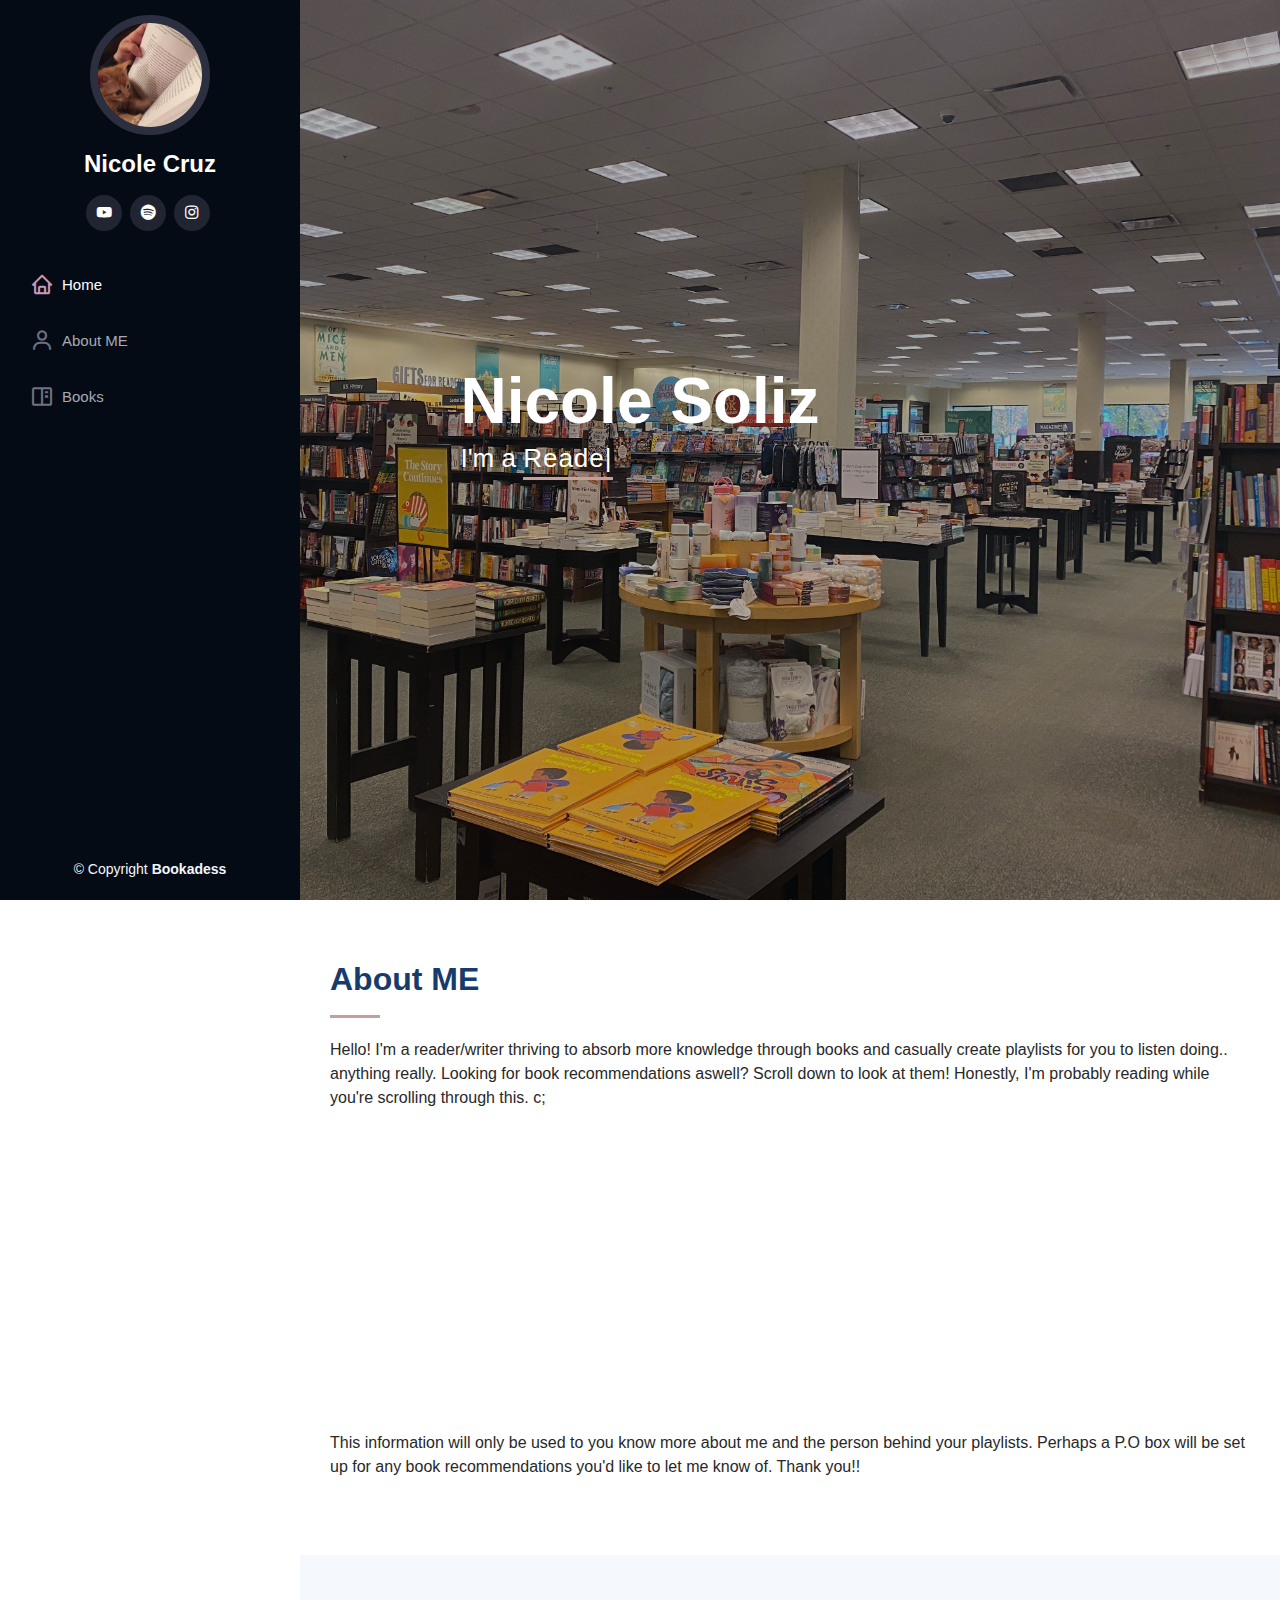
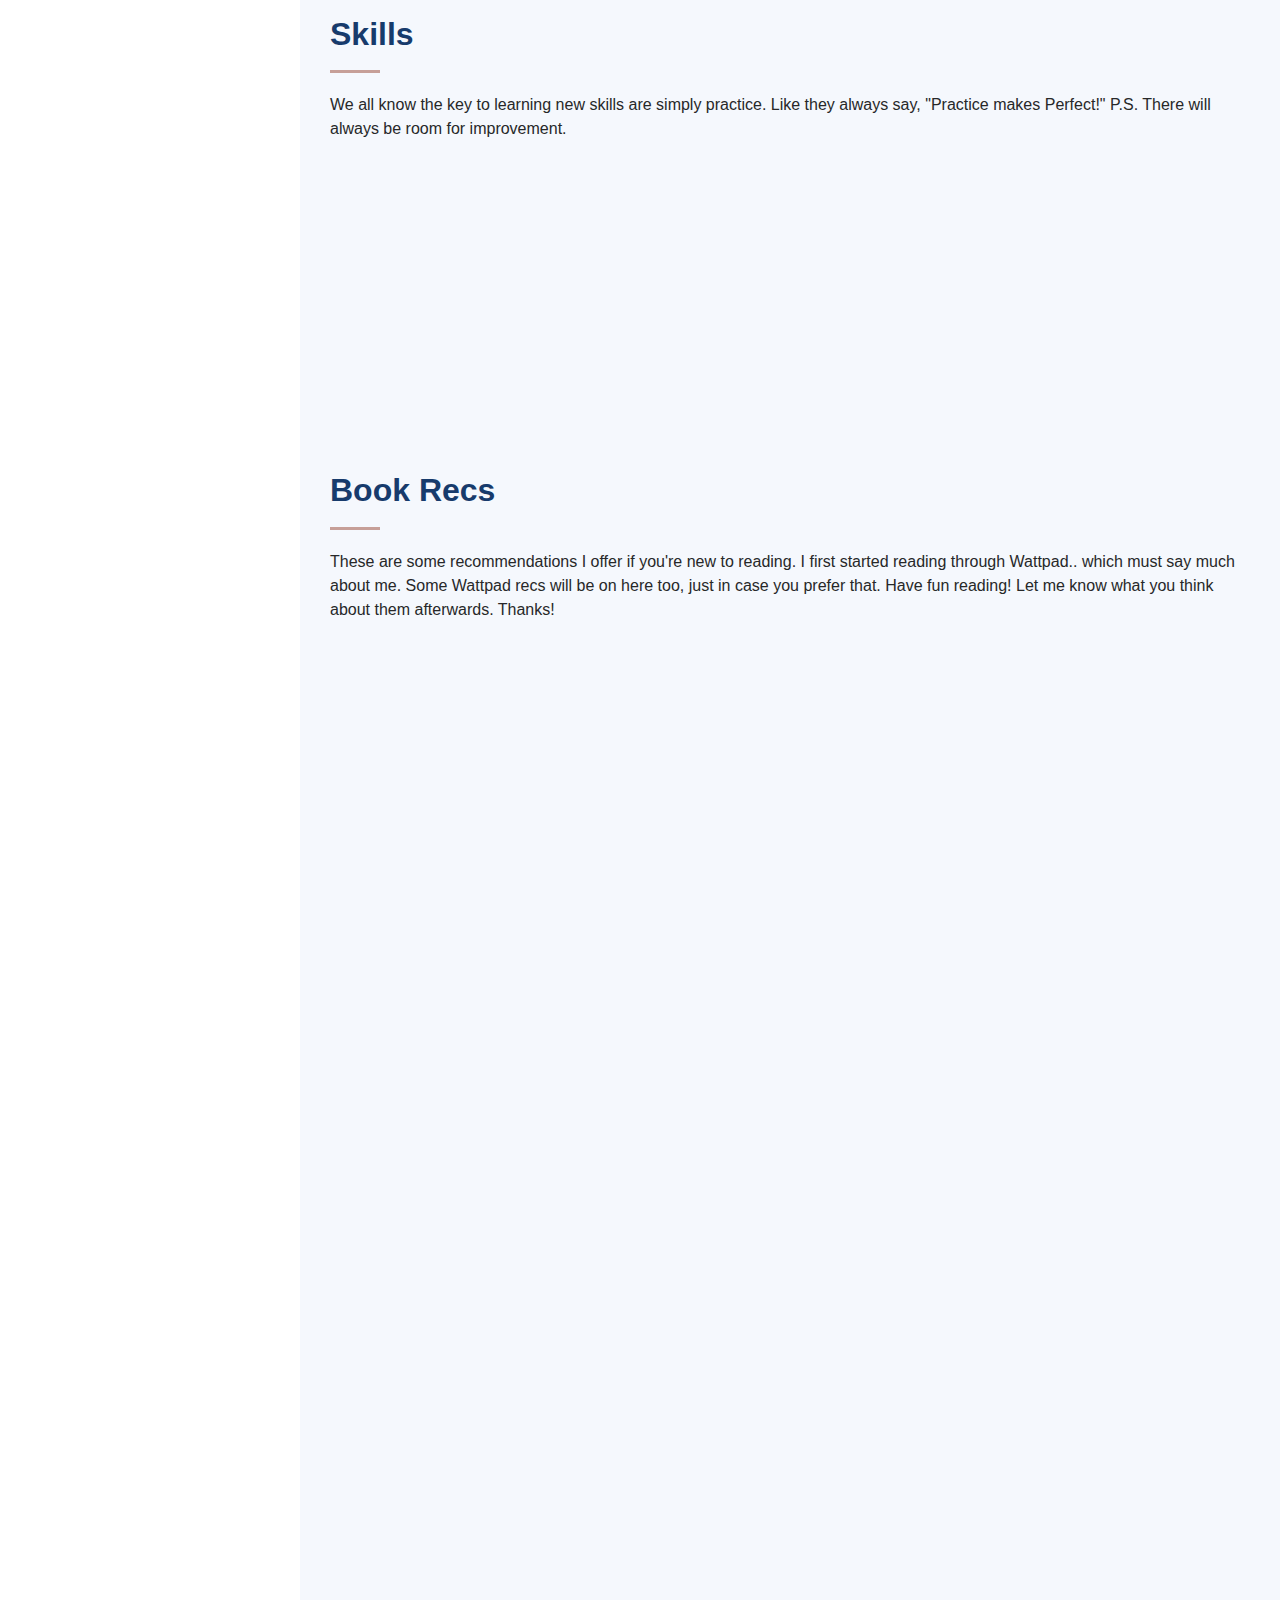
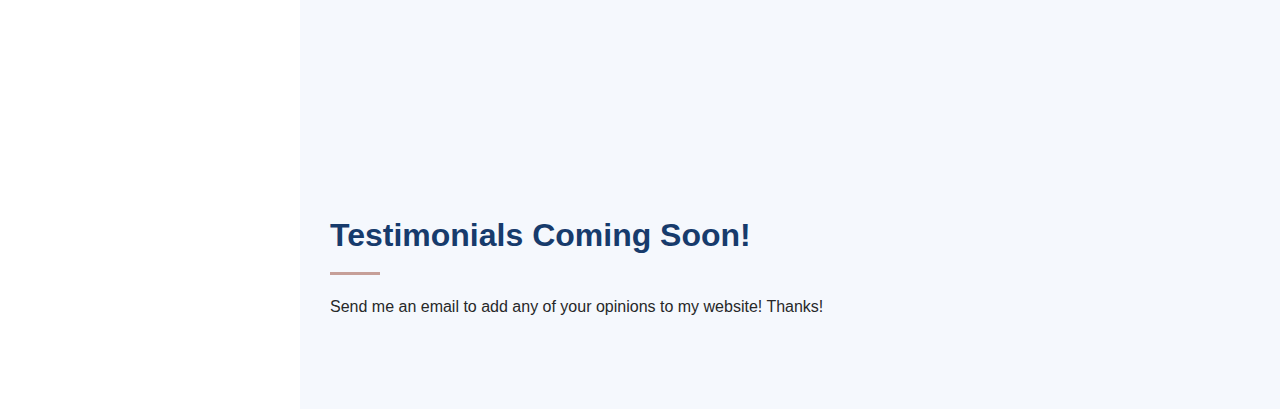
==== index.html @ bc709baa "fix add books" ====
<!DOCTYPE html>
<html lang="en">

<head>
  <meta charset="utf-8">
  <meta content="width=device-width, initial-scale=1.0" name="viewport">
  <meta name="google-site-verification" content="67JU81rGHipimf-djodeZlOUXn3Rfl6xYUR8kYVuOyI" />
  <title>Bookadess</title>

  <!-- Favicons -->
  <link href="assets/img/favicon.gif" rel="icon">
  <link href="assets/img/apple-touch-icon.png" rel="apple-touch-icon">

  <!-- Vendor CSS Files -->
  <link href="assets/vendor/aos/aos.css" rel="stylesheet">
  <link href="assets/vendor/bootstrap/css/bootstrap.min.css" rel="stylesheet">
  <link href="assets/vendor/bootstrap-icons/bootstrap-icons.css" rel="stylesheet">
  <link href="assets/vendor/boxicons/css/boxicons.min.css" rel="stylesheet">
  <link href="assets/vendor/glightbox/css/glightbox.min.css" rel="stylesheet">
  <link href="assets/vendor/swiper/swiper-bundle.min.css" rel="stylesheet">

  <!-- Template Main CSS File -->
  <link href="assets/css/style.css" rel="stylesheet">
</head>

<body>

  <!-- mobile nav button -->
  <i class="bi bi-list mobile-nav-toggle d-xl-none"></i>

  <!-- =haeder -->
  <header id="header">
    <div class="d-flex flex-column">

      <div class="profile">
        <img src="assets/img/profile-img.jpg" alt="" class="img-fluid rounded-circle">
        <h1 class="text-light"><a href="index.html">Nicole Cruz</a></h1>
        <div class="social-links mt-3 text-center">
          <a href="https://www.youtube.com/channel/UC3JVO7JhWs1yJfHAhcQpnMQ" class="youtube"><i class="bx bxl-youtube"></i></a>
          <a href="https://open.spotify.com/user/31wccxl7gsdshdnryn2cttbgxsqe" class="spotify"><i class="bx bxl-spotify"></i></a>
          <a href="https://www.instagram.com/carrot_lo1/" class="instagram"><i class="bx bxl-instagram"></i></a>
        </div>
      </div>

      <nav id="navbar" class="nav-menu navbar">
        <ul>
          <li><a href="#hero" class="nav-link scrollto active"><i class="bx bx-home"></i> <span>Home</span></a></li>
          <li><a href="#about" class="nav-link scrollto"><i class="bx bx-user"></i> <span>About ME</span></a></li>
          <li><a href="#portfolio" class="nav-link scrollto"><i class="bx bx-book-content"></i> <span>Books</span></a></li>
        </ul>
      </nav><!-- .nav-menu -->
    </div>
  </header><!-- end header -->

  <!-- hero -->
  <section id="hero" class="d-flex flex-column justify-content-center align-items-center">
    <div class="hero-container" data-aos="fade-in">
      <h1>Nicole Soliz</h1>
      <p>I'm a <span class="typed" data-typed-items="Reader, Writer, Youtuber, Friend"></span></p>
    </div>
  </section><!-- end hero -->

  <main id="main">

    <!-- about -->
    <section id="about" class="about">
      <div class="container">

        <div class="section-title">
          <h2>About ME</h2>
          <p>Hello! I'm a reader/writer thriving to absorb more knowledge through books and casually create playlists for you to listen doing.. anything really.
             Looking for book recommendations aswell? Scroll down to look at them! Honestly, I'm probably reading while you're scrolling through this. c;</p>
        </div>

        <div class="row">
          <div class="col-lg-4" data-aos="fade-right">
            <img src="assets/img/profile-img.jpg" class="img-fluid" alt="">
          </div>
          <div class="col-lg-8 pt-4 pt-lg-0 content" data-aos="fade-left">
            <h3>Writer &amp; Web Developer.</h3>
            <p class="fst-italic">
              Practicing my writing along with coding skills. (I haven't coded in 2 years)
            </p>
              <div class="col-lg-6">
                <ul>
                  
                  <li><i class="bi bi-chevron-right"></i> <strong>P.O Box:</strong> <span>Pending</span></li>
                  <li><i class="bi bi-chevron-right"></i> <strong>Email:</strong> <span>BookadessOfficial@gmail.com</span></li>
                  <li><i class="bi bi-chevron-right"></i> <strong>Freelance:</strong> <span>Available</span></li>
                </ul>
              </div>
            </div>
            <p>
              This information will only be used to you know more about me and the person behind your playlists. Perhaps a P.O box will be set up for any book 
              recommendations you'd like to let me know of. Thank you!! 
            </p>
          </div>
        </div>

      </div>
    </section><!-- End About Section -->

    <!-- ======= Skills Section ======= -->
    <section id="skills" class="skills section-bg">
      <div class="container">

        <div class="section-title">
          <h2>Skills</h2>
          <p>We all know the key to learning new skills are simply practice. Like they always say, "Practice makes Perfect!" P.S. There
            will always be room for improvement. 
          </p>
        </div>

        <div class="row skills-content">

          <div class="col-lg-6" data-aos="fade-up">

            <div class="progress">
              <span class="skill">Being a friend <i class="val">∞%</i></span>
              <div class="progress-bar-wrap">
                <div class="progress-bar" role="progressbar" aria-valuenow="100" aria-valuemin="0" aria-valuemax="100"></div>
              </div>
            </div>

            <div class="progress">
              <span class="skill">Reading <i class="val">80%</i></span>
              <div class="progress-bar-wrap">
                <div class="progress-bar" role="progressbar" aria-valuenow="80" aria-valuemin="0" aria-valuemax="100"></div>
              </div>
            </div>

            <div class="progress">
              <span class="skill">Writing <i class="val">60%</i></span>
              <div class="progress-bar-wrap">
                <div class="progress-bar" role="progressbar" aria-valuenow="60" aria-valuemin="0" aria-valuemax="100"></div>
              </div>
            </div>

          </div>

          <div class="col-lg-6" data-aos="fade-up" data-aos-delay="100">

            <div class="progress">
              <span class="skill">Listening <i class="val">65%</i></span>
              <div class="progress-bar-wrap">
                <div class="progress-bar" role="progressbar" aria-valuenow="65" aria-valuemin="0" aria-valuemax="100"></div>
              </div>
            </div>

            <div class="progress">
              <span class="skill">Music <i class="val">90%</i></span>
              <div class="progress-bar-wrap">
                <div class="progress-bar" role="progressbar" aria-valuenow="90" aria-valuemin="0" aria-valuemax="100"></div>
              </div>
            </div>

            <div class="progress">
              <span class="skill">Coding <i class="val">55%</i></span>
              <div class="progress-bar-wrap">
                <div class="progress-bar" role="progressbar" aria-valuenow="55" aria-valuemin="0" aria-valuemax="100"></div>
              </div>
            </div>

          </div>

        </div>

      </div>
    </section><!-- End Skills Section -->

  

    <!-- ======= Portfolio Section ======= -->
    <section id="portfolio" class="portfolio section-bg">
      <div class="container">

        <div class="section-title">
          <h2>Book Recs</h2>
          <p>These are some recommendations I offer if you're new to reading. I first started reading through 
            Wattpad.. which must say much about me. Some Wattpad recs will be on here too, just in case you prefer
          that. Have fun reading! Let me know what you think about them afterwards. Thanks!</p>
        </div>

        <div class="row" data-aos="fade-up">
          <div class="col-lg-12 d-flex justify-content-center">
            <ul id="portfolio-flters">
              <li data-filter="*" class="filter-active">All</li>
              <li data-filter=".filter-app">Wattpad</li>
              <li data-filter=".filter-web">Coming Soon!!</li>
            </ul>
          </div>
        </div>

        <div class="row portfolio-container" data-aos="fade-up" data-aos-delay="100">

          <div class="col-lg-4 col-md-6 portfolio-item filter-app">
            <div class="portfolio-wrap">
              <img src="assets/img/portfolio/portfolio-1-TriHap.jpg" class="img-fluid" alt="">
              <div class="portfolio-links">
                <a href="assets/img/portfolio/portfolio-1-TriHap.jpg" data-gallery="portfolioGallery" class="portfolio-lightbox" title="BULLET TRAIN FANFIC"><i class="bx bx-plus"></i></a>
                <a href="portfolio-details1.html" title="More Details"><i class="bx bx-link"></i></a>
              </div>
            </div>
          </div>


          <div class="col-lg-4 col-md-6 portfolio-item filter-app">
            <div class="portfolio-wrap">
              <img src="assets/img/portfolio/jamespotter.jpg" class="img-fluid" alt="">
              <div class="portfolio-links">
                <a href="assets/img/portfolio/jamespotter.jpg" data-gallery="portfolioGallery" class="portfolio-lightbox" title="HARRY POTTER FANFIC"><i class="bx bx-plus"></i></a>
                <a href="portfolio-details2.html" title="More Details"><i class="bx bx-link"></i></a>
              </div>
            </div>
          </div>

  


          <div class="col-lg-4 col-md-6 portfolio-item filter-app">
            <div class="portfolio-wrap">
              <img src="assets/img/portfolio/mommy.jpg" class="img-fluid" alt="">
              <div class="portfolio-links">
                <a href="assets/img/portfolio/mommy.jpg" data-gallery="portfolioGallery" class="portfolio-lightbox" title="MOMMY SEQUAL"><i class="bx bx-plus"></i></a>
                <a href="portfolio-details3.html" title="More Details"><i class="bx bx-link"></i></a>
              </div>
            </div>
          </div>

       
          <div class="col-lg-4 col-md-6 portfolio-item filter-app">
            <div class="portfolio-wrap">
              <img src="assets/img/portfolio/daddy.jpg" class="img-fluid" alt="">
              <div class="portfolio-links">
                <a href="assets/img/portfolio/daddy.jpg" data-gallery="portfolioGallery" class="portfolio-lightbox" title="DADDY SEQUAL"><i class="bx bx-plus"></i></a>
                <a href="portfolio-details4.html" title="More Details"><i class="bx bx-link"></i></a>
              </div>
            </div>
          </div>

          <div class="col-lg-4 col-md-6 portfolio-item filter-app">
            <div class="portfolio-wrap">
              <img src="assets/img/portfolio/luka.jpg" class="img-fluid" alt="">
              <div class="portfolio-links">
                <a href="assets/img/portfolio/luka.jpg" data-gallery="portfolioGallery" class="portfolio-lightbox" title="LOVING BLUE"><i class="bx bx-plus"></i></a>
                <a href="portfolio-details5.html" title="More Details"><i class="bx bx-link"></i></a>
              </div>
            </div>
          </div>

          <div class="col-lg-4 col-md-6 portfolio-item filter-app">
            <div class="portfolio-wrap">
              <img src="assets/img/portfolio/masked.jpg" class="img-fluid" alt="">
              <div class="portfolio-links">
                <a href="assets/img/portfolio/masked.jpg" data-gallery="portfolioGallery" class="portfolio-lightbox" title="MASKED"><i class="bx bx-plus"></i></a>
                <a href="portfolio-details6.html" title="More Details"><i class="bx bx-link"></i></a>
              </div>
            </div>
          </div>


        </div>

      </div>
    </section><!-- End Portfolio Section -->

   

    <!-- ======= Testimonials Section ======= -->
    <section id="testimonials" class="testimonials section-bg">
      <div class="container">

        <div class="section-title">
          <h2>Testimonials Coming Soon!</h2>
          <p>Send me an email to add any of your opinions to my website! Thanks! </p>
        </div>

        <div class="testimonials-slider swiper" data-aos="fade-up" data-aos-delay="100">
          <div class="swiper-wrapper">

            <div class="swiper-slide">
              <div class="testimonial-item" data-aos="fade-up">
                <p>
                  <i class="bx bxs-quote-alt-left quote-icon-left"></i>
                  Proin iaculis purus consequat sem cure digni ssim donec porttitora entum suscipit rhoncus. Accusantium quam, ultricies eget id, aliquam eget nibh et. Maecen aliquam, risus at semper.
                  <i class="bx bxs-quote-alt-right quote-icon-right"></i>
                </p>
                <img src="assets/img/testimonials/testimonials-1.jpg" class="testimonial-img" alt="">
                <h3>Saul Goodman</h3>
                <h4>Ceo &amp; Founder</h4>
              </div>
            </div><!-- End testimonial item -->

            <div class="swiper-slide">
              <div class="testimonial-item" data-aos="fade-up" data-aos-delay="100">
                <p>
                  <i class="bx bxs-quote-alt-left quote-icon-left"></i>
                  Export tempor illum tamen malis malis eram quae irure esse labore quem cillum quid cillum eram malis quorum velit fore eram velit sunt aliqua noster fugiat irure amet legam anim culpa.
                  <i class="bx bxs-quote-alt-right quote-icon-right"></i>
                </p>
                <img src="assets/img/testimonials/testimonials-2.jpg" class="testimonial-img" alt="">
                <h3>Sara Wilsson</h3>
                <h4>Designer</h4>
              </div>
            </div><!-- End testimonial item -->

            <div class="swiper-slide">
              <div class="testimonial-item" data-aos="fade-up" data-aos-delay="200">
                <p>
                  <i class="bx bxs-quote-alt-left quote-icon-left"></i>
                  Enim nisi quem export duis labore cillum quae magna enim sint quorum nulla quem veniam duis minim tempor labore quem eram duis noster aute amet eram fore quis sint minim.
                  <i class="bx bxs-quote-alt-right quote-icon-right"></i>
                </p>
                <img src="assets/img/testimonials/testimonials-3.jpg" class="testimonial-img" alt="">
                <h3>Jena Karlis</h3>
                <h4>Store Owner</h4>
              </div>
            </div><!-- End testimonial item -->

            <div class="swiper-slide">
              <div class="testimonial-item" data-aos="fade-up" data-aos-delay="300">
                <p>
                  <i class="bx bxs-quote-alt-left quote-icon-left"></i>
                  Fugiat enim eram quae cillum dolore dolor amet nulla culpa multos export minim fugiat minim velit minim dolor enim duis veniam ipsum anim magna sunt elit fore quem dolore labore illum veniam.
                  <i class="bx bxs-quote-alt-right quote-icon-right"></i>
                </p>
                <img src="assets/img/testimonials/testimonials-4.jpg" class="testimonial-img" alt="">
                <h3>Matt Brandon</h3>
                <h4>Freelancer</h4>
              </div>
            </div><!-- End testimonial item -->

            <div class="swiper-slide">
              <div class="testimonial-item" data-aos="fade-up" data-aos-delay="400">
                <p>
                  <i class="bx bxs-quote-alt-left quote-icon-left"></i>
                  Quis quorum aliqua sint quem legam fore sunt eram irure aliqua veniam tempor noster veniam enim culpa labore duis sunt culpa nulla illum cillum fugiat legam esse veniam culpa fore nisi cillum quid.
                  <i class="bx bxs-quote-alt-right quote-icon-right"></i>
                </p>
                <img src="assets/img/testimonials/testimonials-5.jpg" class="testimonial-img" alt="">
                <h3>John Larson</h3>
                <h4>Entrepreneur</h4>
              </div>
            </div><!-- End testimonial item -->

          </div>
          <div class="swiper-pagination"></div>
        </div>

      </div>
    </section><!-- End Testimonials Section -->


  </main><!-- End #main -->

  <!-- ======= Footer ======= -->
  <footer id="footer">
    <div class="container">
      <div class="copyright">
        &copy; Copyright <strong><span>Bookadess</span></strong>
      </div>
      <div class="credits">
        <!-- All the links in the footer should remain intact. -->
        <!-- You can delete the links only if you purchased the pro version. -->
        <!-- Licensing information: https://bootstrapmade.com/license/ -->
        <!-- Purchase the pro version with working PHP/AJAX contact form: https://bootstrapmade.com/iportfolio-bootstrap-portfolio-websites-template/ -->
        
      </div>
    </div>
  </footer><!-- End  Footer -->

  <a href="#" class="back-to-top d-flex align-items-center justify-content-center"><i class="bi bi-arrow-up-short"></i></a>

  <!-- Vendor JS Files -->
  <script src="assets/vendor/purecounter/purecounter_vanilla.js"></script>
  <script src="assets/vendor/aos/aos.js"></script>
  <script src="assets/vendor/bootstrap/js/bootstrap.bundle.min.js"></script>
  <script src="assets/vendor/glightbox/js/glightbox.min.js"></script>
  <script src="assets/vendor/isotope-layout/isotope.pkgd.min.js"></script>
  <script src="assets/vendor/swiper/swiper-bundle.min.js"></script>
  <script src="assets/vendor/typed.js/typed.umd.js"></script>
  <script src="assets/vendor/waypoints/noframework.waypoints.js"></script>
  <script src="assets/vendor/php-email-form/validate.js"></script>

  <!-- Template Main JS File -->
  <script src="assets/js/main.js"></script>

</body>

</html>
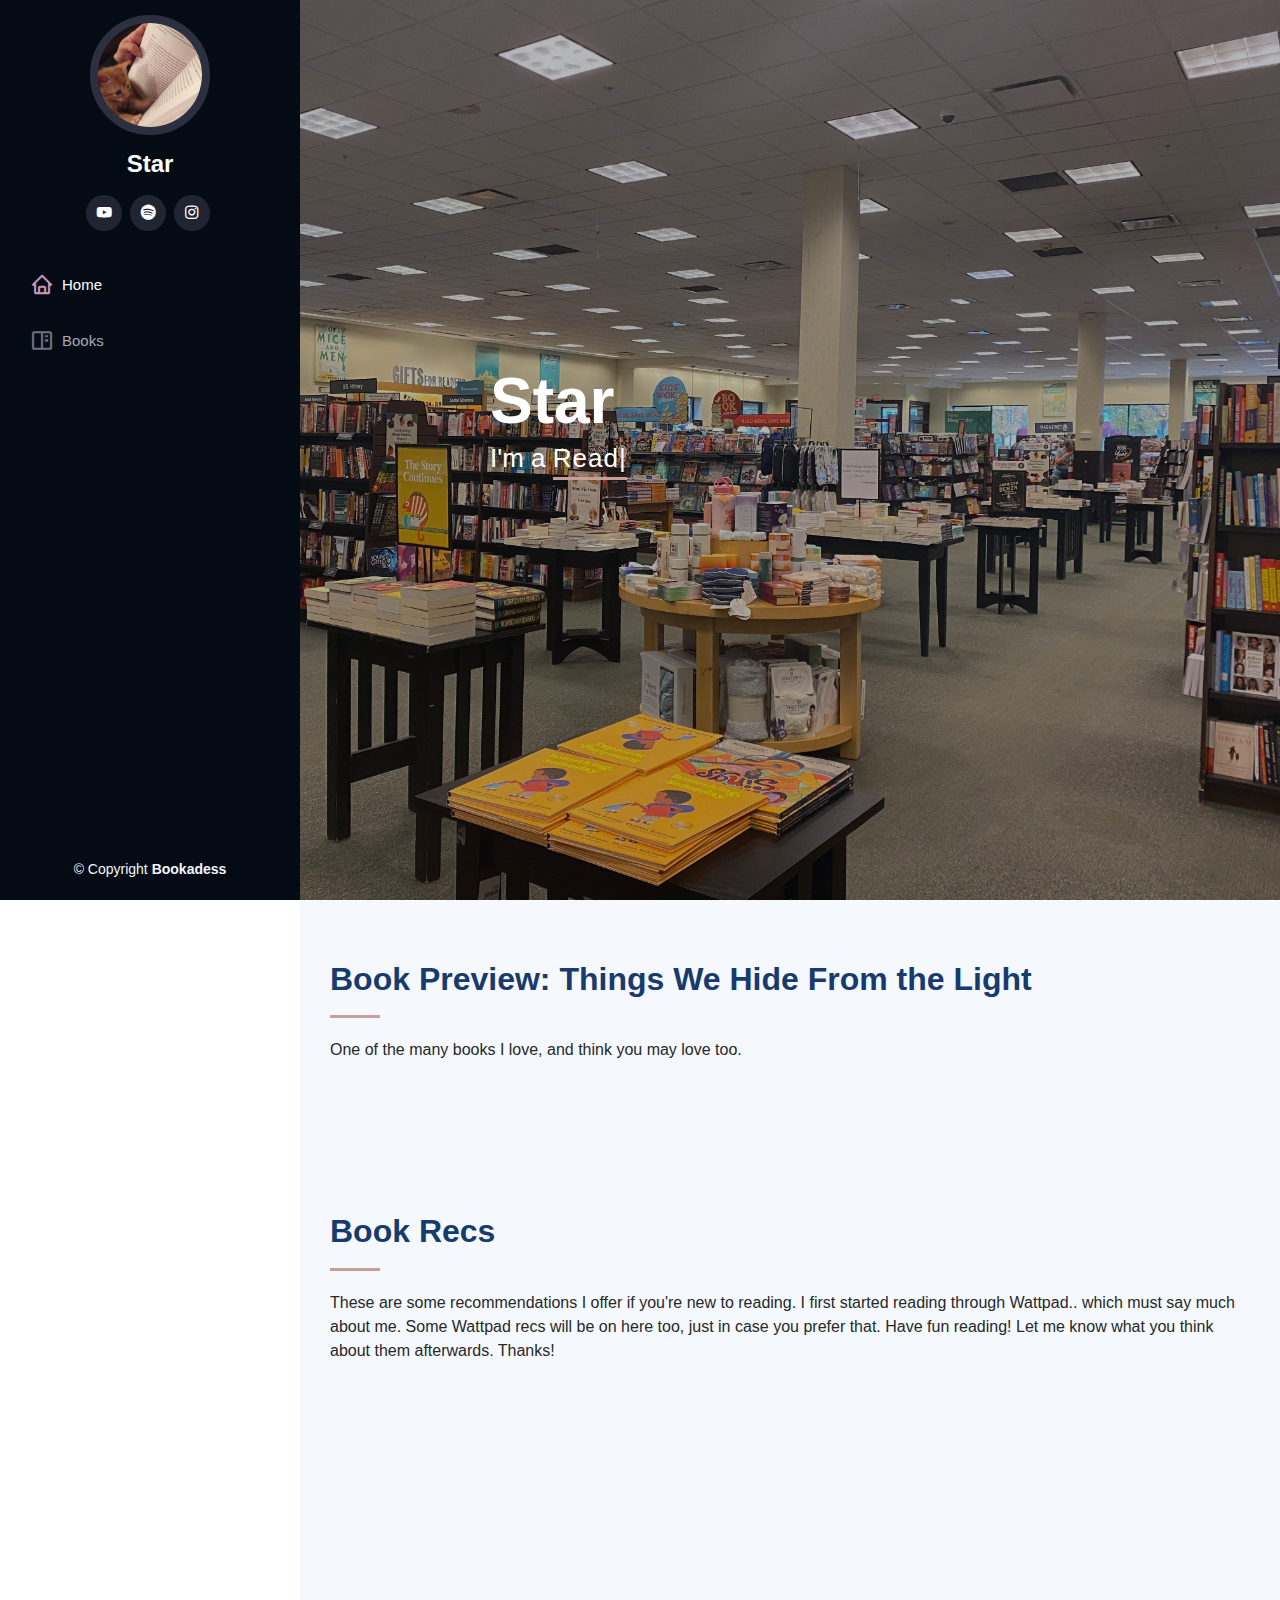
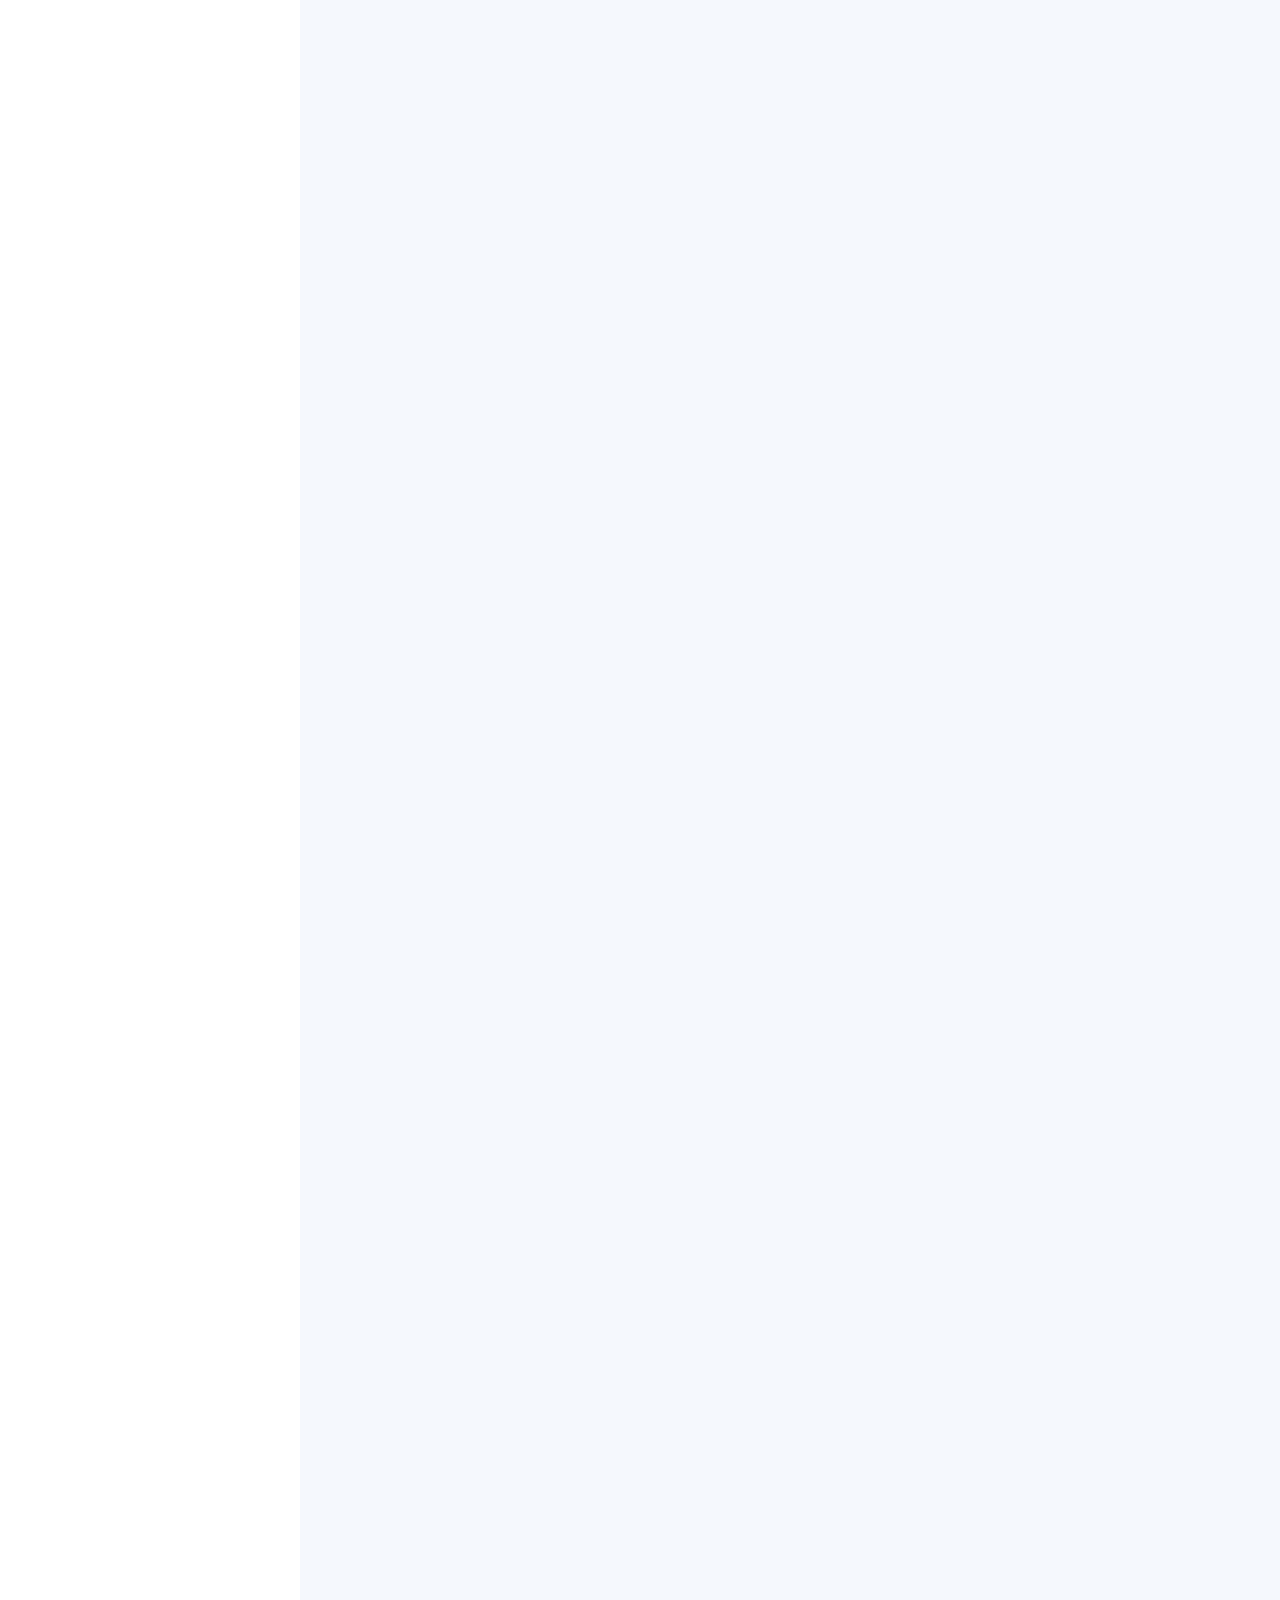
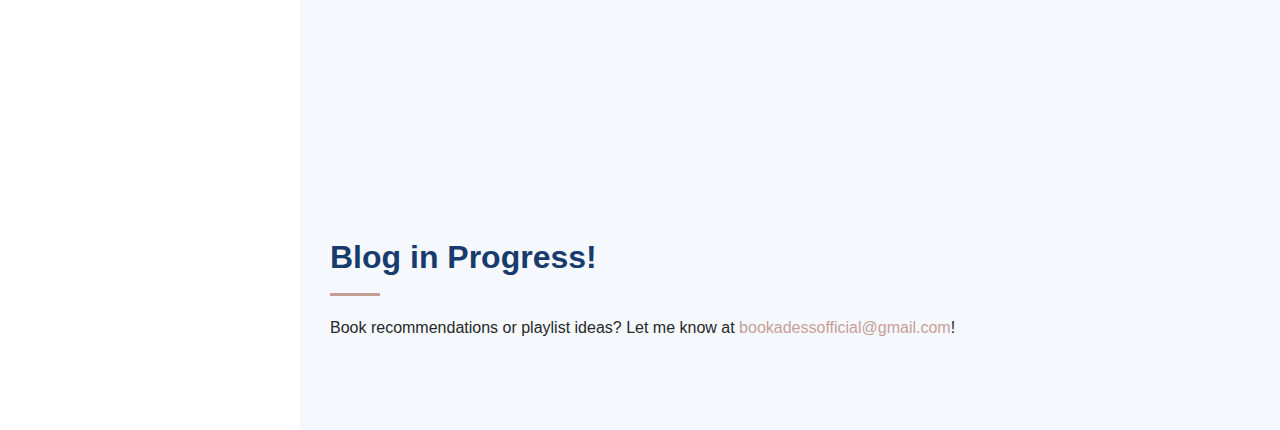
==== commit f4adc1c5: "fix all, alternate pages" ====
--- a/index.html
+++ b/index.html
@@ -21,6 +21,10 @@
 
   <!-- Template Main CSS File -->
   <link href="assets/css/style.css" rel="stylesheet">
+
+  <!--google adsense tag-->
+  <script async src="https://pagead2.googlesyndication.com/pagead/js/adsbygoogle.js?client=ca-pub-4412835452950258"
+     crossorigin="anonymous"></script>
 </head>
 
 <body>
@@ -34,18 +38,17 @@
 
       <div class="profile">
         <img src="assets/img/profile-img.jpg" alt="" class="img-fluid rounded-circle">
-        <h1 class="text-light"><a href="index.html">Nicole Cruz</a></h1>
+        <h1 class="text-light"><a href="index.html">Star</a></h1>
         <div class="social-links mt-3 text-center">
-          <a href="https://www.youtube.com/channel/UC3JVO7JhWs1yJfHAhcQpnMQ" class="youtube"><i class="bx bxl-youtube"></i></a>
-          <a href="https://open.spotify.com/user/31wccxl7gsdshdnryn2cttbgxsqe" class="spotify"><i class="bx bxl-spotify"></i></a>
-          <a href="https://www.instagram.com/carrot_lo1/" class="instagram"><i class="bx bxl-instagram"></i></a>
+          <a href="https://www.youtube.com/channel/UC3JVO7JhWs1yJfHAhcQpnMQ" target="_blank" class="youtube"><i class="bx bxl-youtube"></i></a>
+          <a href="https://open.spotify.com/user/31wccxl7gsdshdnryn2cttbgxsqe" target="_blank" class="spotify"><i class="bx bxl-spotify"></i></a>
+          <a href="https://www.instagram.com/bookadessofficial/" target="_blank" class="instagram"><i class="bx bxl-instagram"></i></a>
         </div>
       </div>
 
       <nav id="navbar" class="nav-menu navbar">
         <ul>
           <li><a href="#hero" class="nav-link scrollto active"><i class="bx bx-home"></i> <span>Home</span></a></li>
-          <li><a href="#about" class="nav-link scrollto"><i class="bx bx-user"></i> <span>About ME</span></a></li>
           <li><a href="#portfolio" class="nav-link scrollto"><i class="bx bx-book-content"></i> <span>Books</span></a></li>
         </ul>
       </nav><!-- .nav-menu -->
@@ -55,52 +58,24 @@
   <!-- hero -->
   <section id="hero" class="d-flex flex-column justify-content-center align-items-center">
     <div class="hero-container" data-aos="fade-in">
-      <h1>Nicole Soliz</h1>
-      <p>I'm a <span class="typed" data-typed-items="Reader, Writer, Youtuber, Friend"></span></p>
+      <h1>Star</h1>
+      <p>I'm a <span class="typed" data-typed-items="Reader, Writer, Youtuber, Programmer, Friend"></span></p>
     </div>
   </section><!-- end hero -->
 
   <main id="main">
 
-    <!-- about -->
-    <section id="about" class="about">
+
+    <section id="book-preview" class="book section-bg">
       <div class="container">
-
         <div class="section-title">
-          <h2>About ME</h2>
-          <p>Hello! I'm a reader/writer thriving to absorb more knowledge through books and casually create playlists for you to listen doing.. anything really.
-             Looking for book recommendations aswell? Scroll down to look at them! Honestly, I'm probably reading while you're scrolling through this. c;</p>
-        </div>
-
-        <div class="row">
-          <div class="col-lg-4" data-aos="fade-right">
-            <img src="assets/img/profile-img.jpg" class="img-fluid" alt="">
-          </div>
-          <div class="col-lg-8 pt-4 pt-lg-0 content" data-aos="fade-left">
-            <h3>Writer &amp; Web Developer.</h3>
-            <p class="fst-italic">
-              Practicing my writing along with coding skills. (I haven't coded in 2 years)
-            </p>
-              <div class="col-lg-6">
-                <ul>
-                  
-                  <li><i class="bi bi-chevron-right"></i> <strong>P.O Box:</strong> <span>Pending</span></li>
-                  <li><i class="bi bi-chevron-right"></i> <strong>Email:</strong> <span>BookadessOfficial@gmail.com</span></li>
-                  <li><i class="bi bi-chevron-right"></i> <strong>Freelance:</strong> <span>Available</span></li>
-                </ul>
-              </div>
-            </div>
-            <p>
-              This information will only be used to you know more about me and the person behind your playlists. Perhaps a P.O box will be set up for any book 
-              recommendations you'd like to let me know of. Thank you!! 
-            </p>
-          </div>
-        </div>
-
-      </div>
-    </section><!-- End About Section -->
-
-    <!-- ======= Skills Section ======= -->
+          <h2>Book Preview: Things We Hide From the Light</h2>
+          <p>One of the many books I love, and think you may love too.</p>
+        </div>
+      </div>
+    </section>
+
+    <!-- ======= Skills Section 
     <section id="skills" class="skills section-bg">
       <div class="container">
 
@@ -166,7 +141,7 @@
         </div>
 
       </div>
-    </section><!-- End Skills Section -->
+    </section> End Skills Section -->
 
   
 
@@ -186,7 +161,8 @@
             <ul id="portfolio-flters">
               <li data-filter="*" class="filter-active">All</li>
               <li data-filter=".filter-app">Wattpad</li>
-              <li data-filter=".filter-web">Coming Soon!!</li>
+              <li data-filter=".filter-web">Kindle Unlimited</li>
+              <li data-filter=".filter-book">Amazon Paperback</li>
             </ul>
           </div>
         </div>
@@ -214,7 +190,16 @@
             </div>
           </div>
 
-  
+          <div class="col-lg-4 col-md-6 portfolio-item filter-web">
+            <div class="portfolio-wrap">
+              <img src="assets/img/portfolio/hunting.jpg" class="img-fluid" alt="">
+              <div class="portfolio-links">
+                <a href="assets/img/portfolio/hunting.jpg" data-gallery="portfolioGallery" class="portfolio-lightbox" title="HUNTING ADELINE(2)"><i class="bx bx-plus"></i></a>
+                <a href="portfolio-details8.html" title="More Details"><i class="bx bx-link"></i></a>
+              </div>
+            </div>
+          </div>
+
 
 
           <div class="col-lg-4 col-md-6 portfolio-item filter-app">
@@ -226,7 +211,17 @@
               </div>
             </div>
           </div>
-
+          
+          
+          <div class="col-lg-4 col-md-6 portfolio-item filter-web">
+            <div class="portfolio-wrap">
+              <img src="assets/img/portfolio/haunting.jpg" class="img-fluid" alt="">
+              <div class="portfolio-links">
+                <a href="assets/img/portfolio/haunting.jpg" data-gallery="portfolioGallery" class="portfolio-lightbox" title="HAUNTING ADELINE(1)"><i class="bx bx-plus"></i></a>
+                <a href="portfolio-details7.html" title="More Details"><i class="bx bx-link"></i></a>
+              </div>
+            </div>
+          </div>
        
           <div class="col-lg-4 col-md-6 portfolio-item filter-app">
             <div class="portfolio-wrap">
@@ -238,6 +233,8 @@
             </div>
           </div>
 
+          
+
           <div class="col-lg-4 col-md-6 portfolio-item filter-app">
             <div class="portfolio-wrap">
               <img src="assets/img/portfolio/luka.jpg" class="img-fluid" alt="">
@@ -248,12 +245,32 @@
             </div>
           </div>
 
+          <div class="col-lg-4 col-md-6 portfolio-item filter-book">
+            <div class="portfolio-wrap">
+              <img src="assets/img/portfolio/bullet-train.jpg" class="img-fluid" alt="">
+              <div class="portfolio-links">
+                <a href="assets/img/portfolio/bullet-train.jpg" data-gallery="portfolioGallery" class="portfolio-lightbox" title="BULLET TRAIN"><i class="bx bx-plus"></i></a>
+                <a href="portfolio-details9.html" title="More Details"><i class="bx bx-link"></i></a>
+              </div>
+            </div>
+          </div>
+
           <div class="col-lg-4 col-md-6 portfolio-item filter-app">
             <div class="portfolio-wrap">
               <img src="assets/img/portfolio/masked.jpg" class="img-fluid" alt="">
               <div class="portfolio-links">
                 <a href="assets/img/portfolio/masked.jpg" data-gallery="portfolioGallery" class="portfolio-lightbox" title="MASKED"><i class="bx bx-plus"></i></a>
                 <a href="portfolio-details6.html" title="More Details"><i class="bx bx-link"></i></a>
+              </div>
+            </div>
+          </div>
+
+          <div class="col-lg-4 col-md-6 portfolio-item filter-web">
+            <div class="portfolio-wrap">
+              <img src="assets/img/portfolio/bloodline.jpg" class="img-fluid" alt="">
+              <div class="portfolio-links">
+                <a href="assets/img/portfolio/bloodline.jpg" data-gallery="portfolioGallery" class="portfolio-lightbox" title="BLOODLINE OF POWER"><i class="bx bx-plus"></i></a>
+                <a href="portfolio-details10.html" title="More Details"><i class="bx bx-link"></i></a>
               </div>
             </div>
           </div>
@@ -271,8 +288,8 @@
       <div class="container">
 
         <div class="section-title">
-          <h2>Testimonials Coming Soon!</h2>
-          <p>Send me an email to add any of your opinions to my website! Thanks! </p>
+          <h2>Blog in Progress!</h2>
+          <p>Book recommendations or playlist ideas? Let me know at <a href="https://mail.google.com/mail/u/0/#inbox">bookadessofficial@gmail.com</a>! </p>
         </div>
 
         <div class="testimonials-slider swiper" data-aos="fade-up" data-aos-delay="100">
--- a/assets/css/style.css
+++ b/assets/css/style.css
@@ -565,6 +565,7 @@
   position: relative;
   overflow: hidden;
   z-index: 1;
+  width: fit-content;
 }
 
 .portfolio .portfolio-wrap::before {
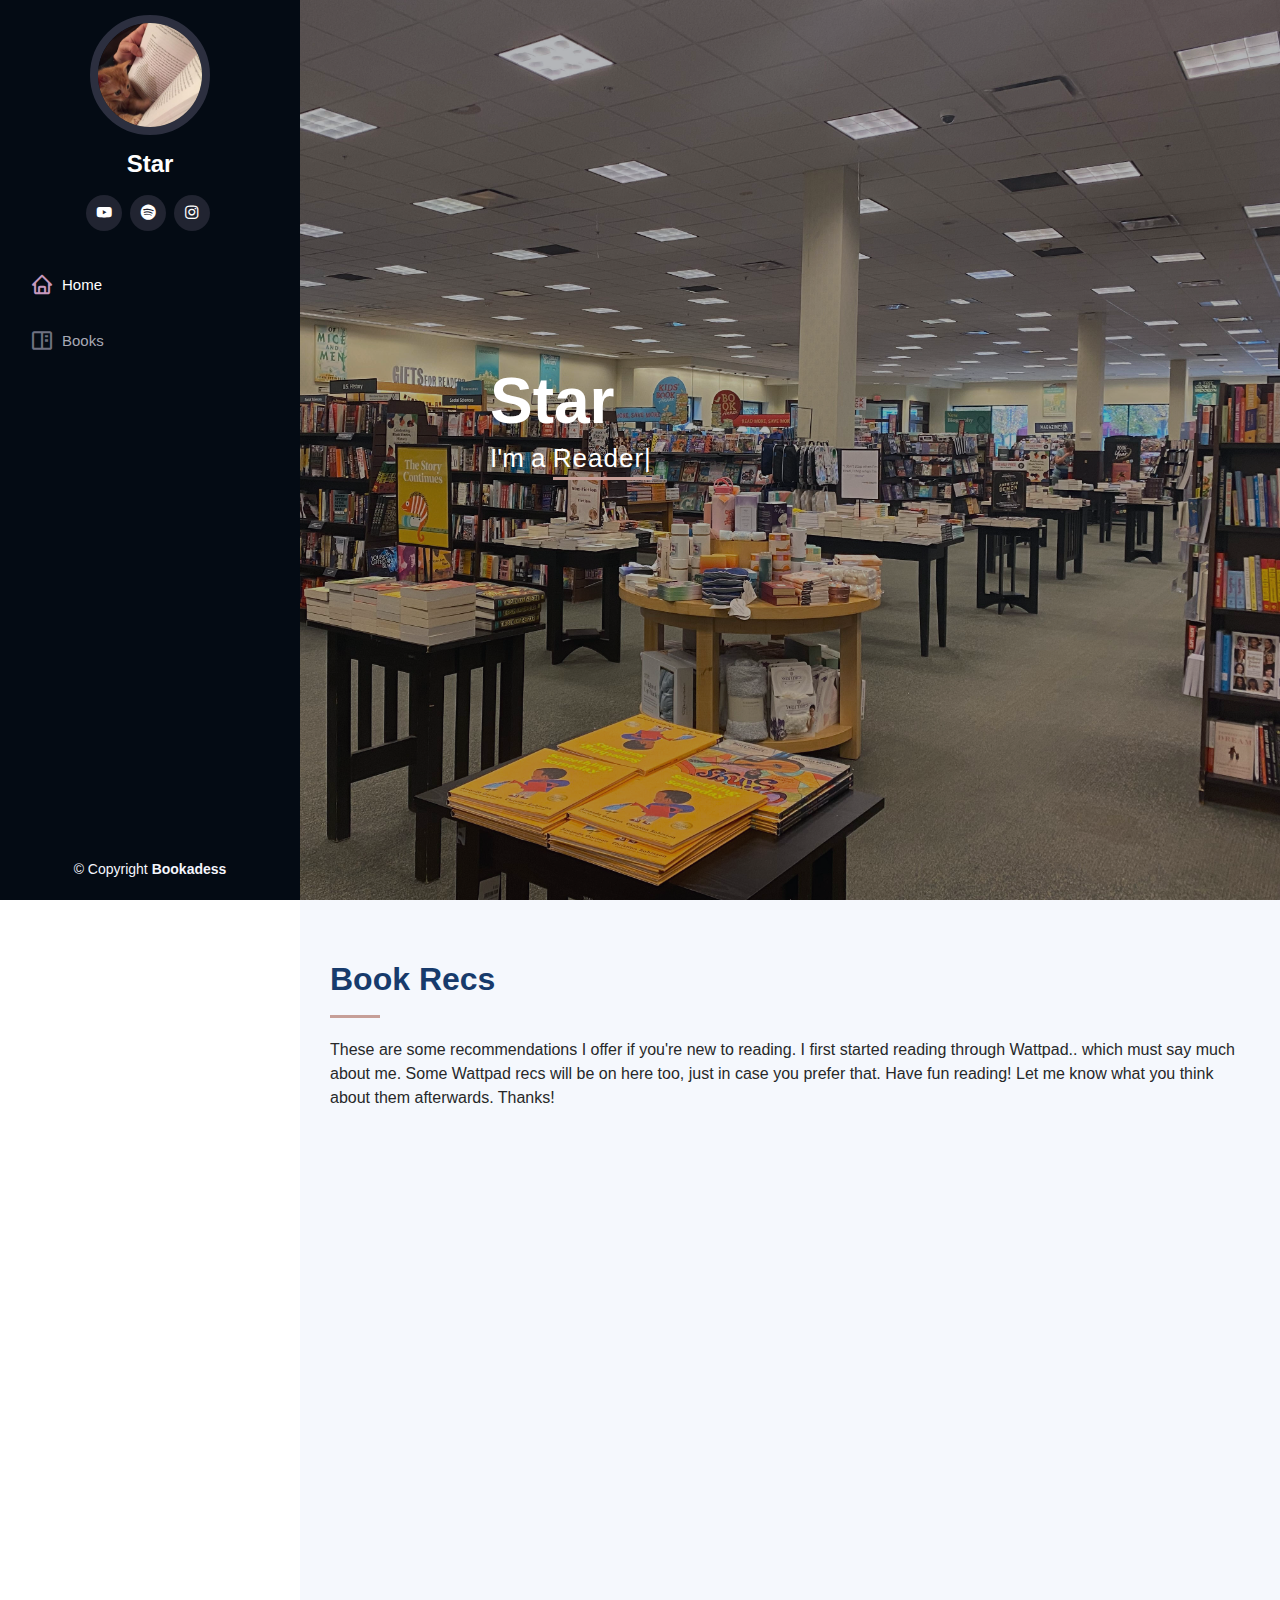
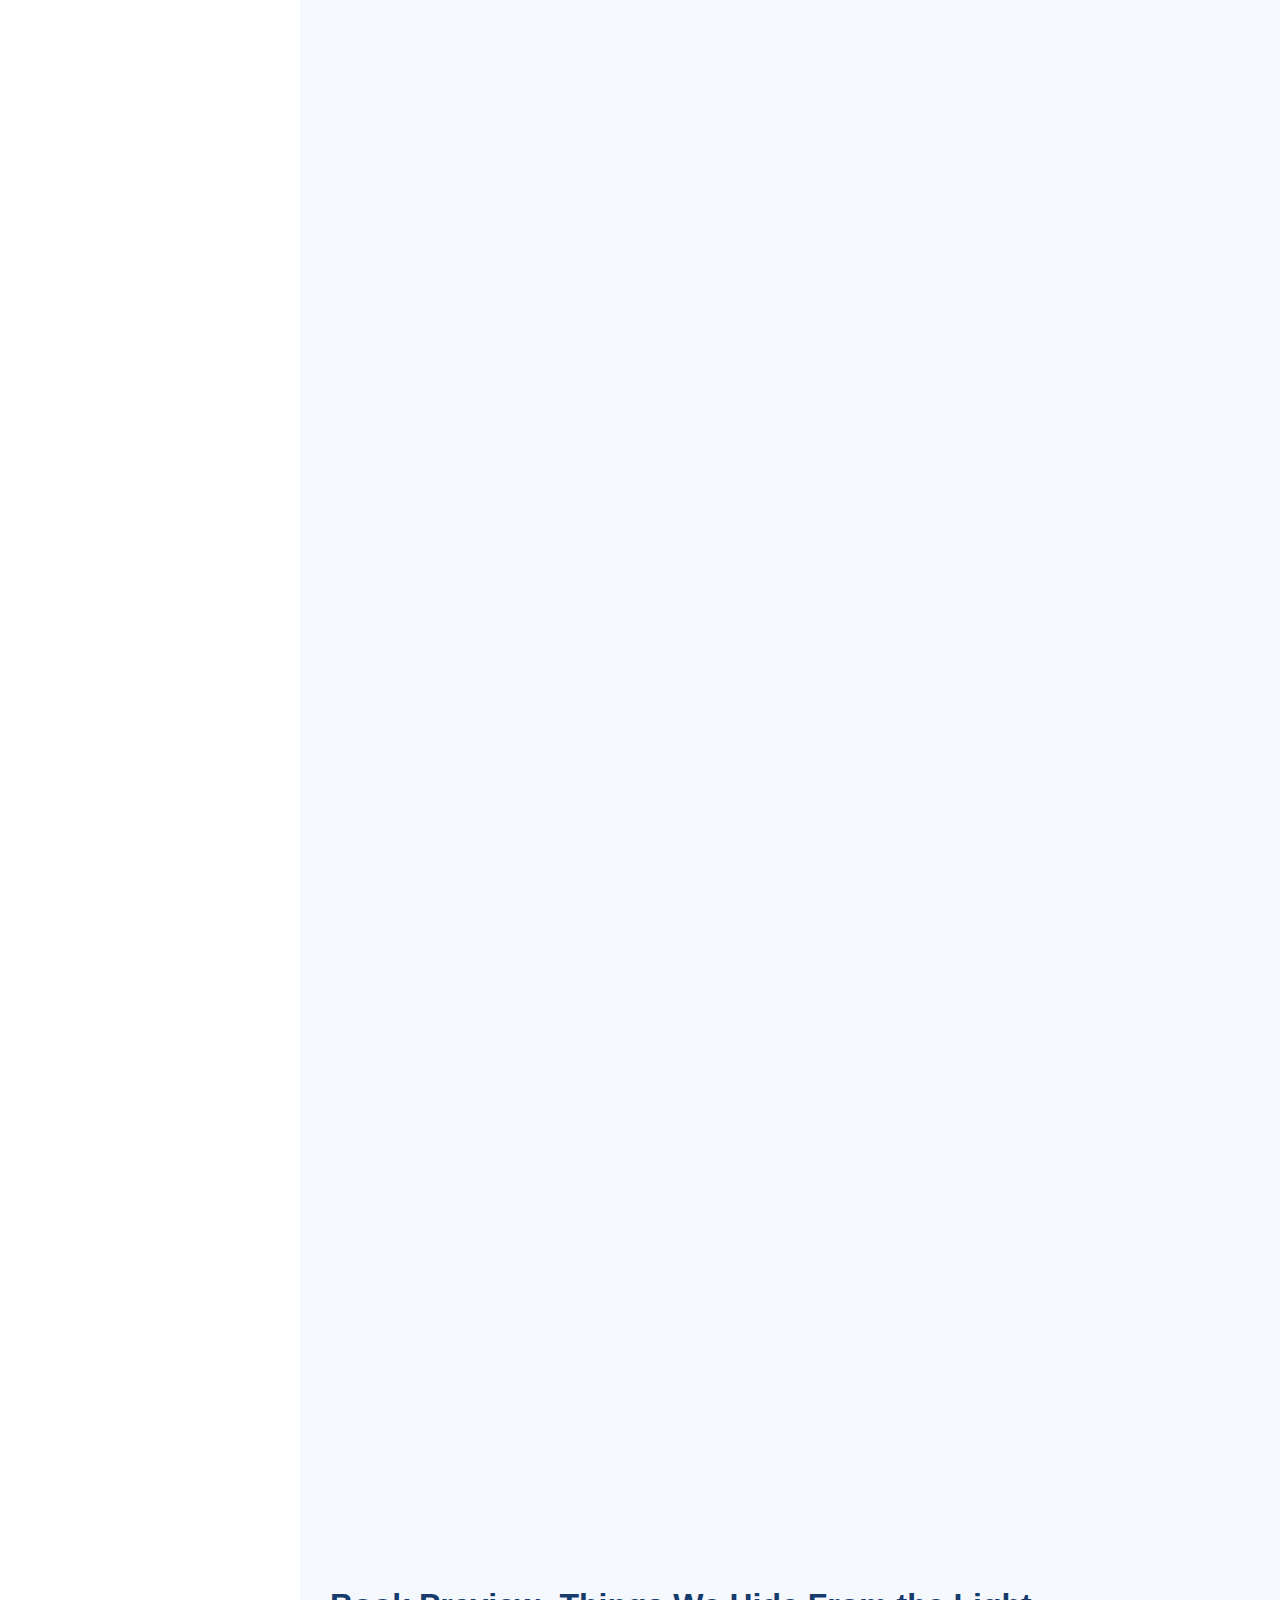
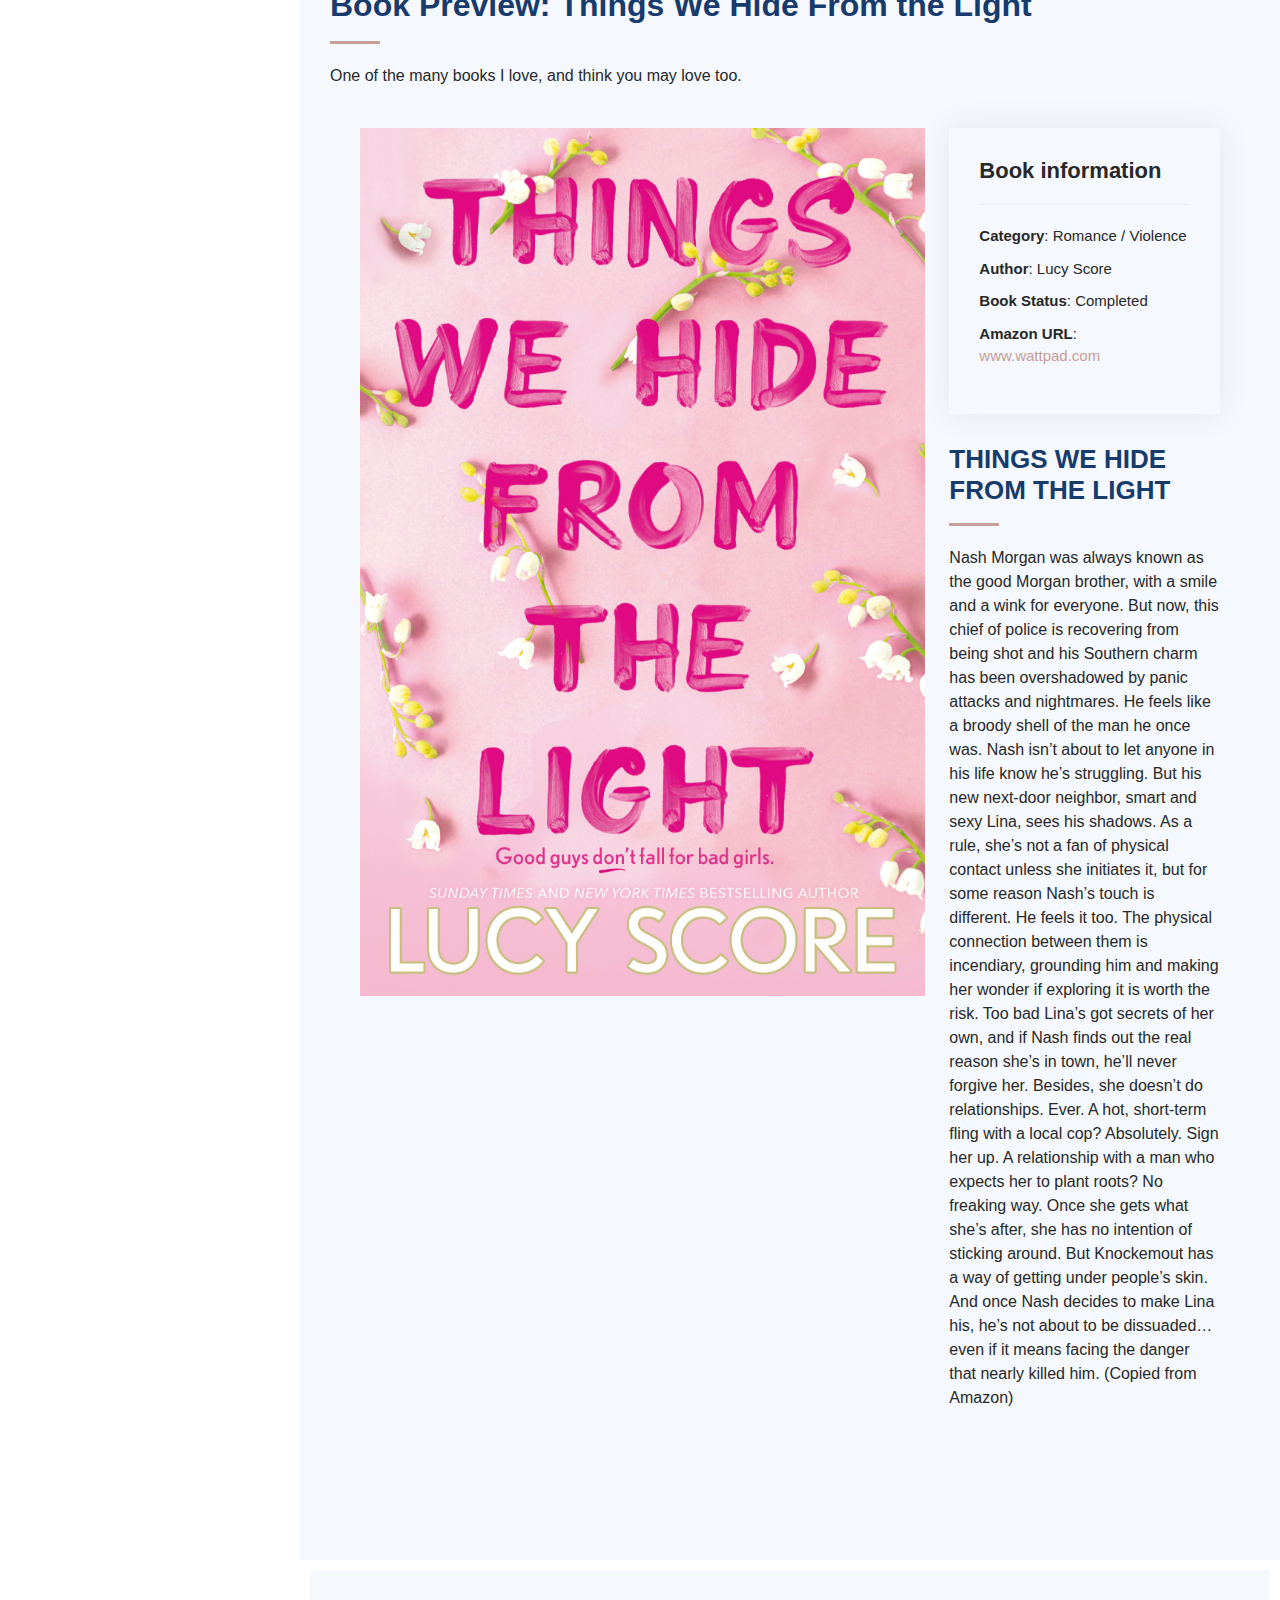
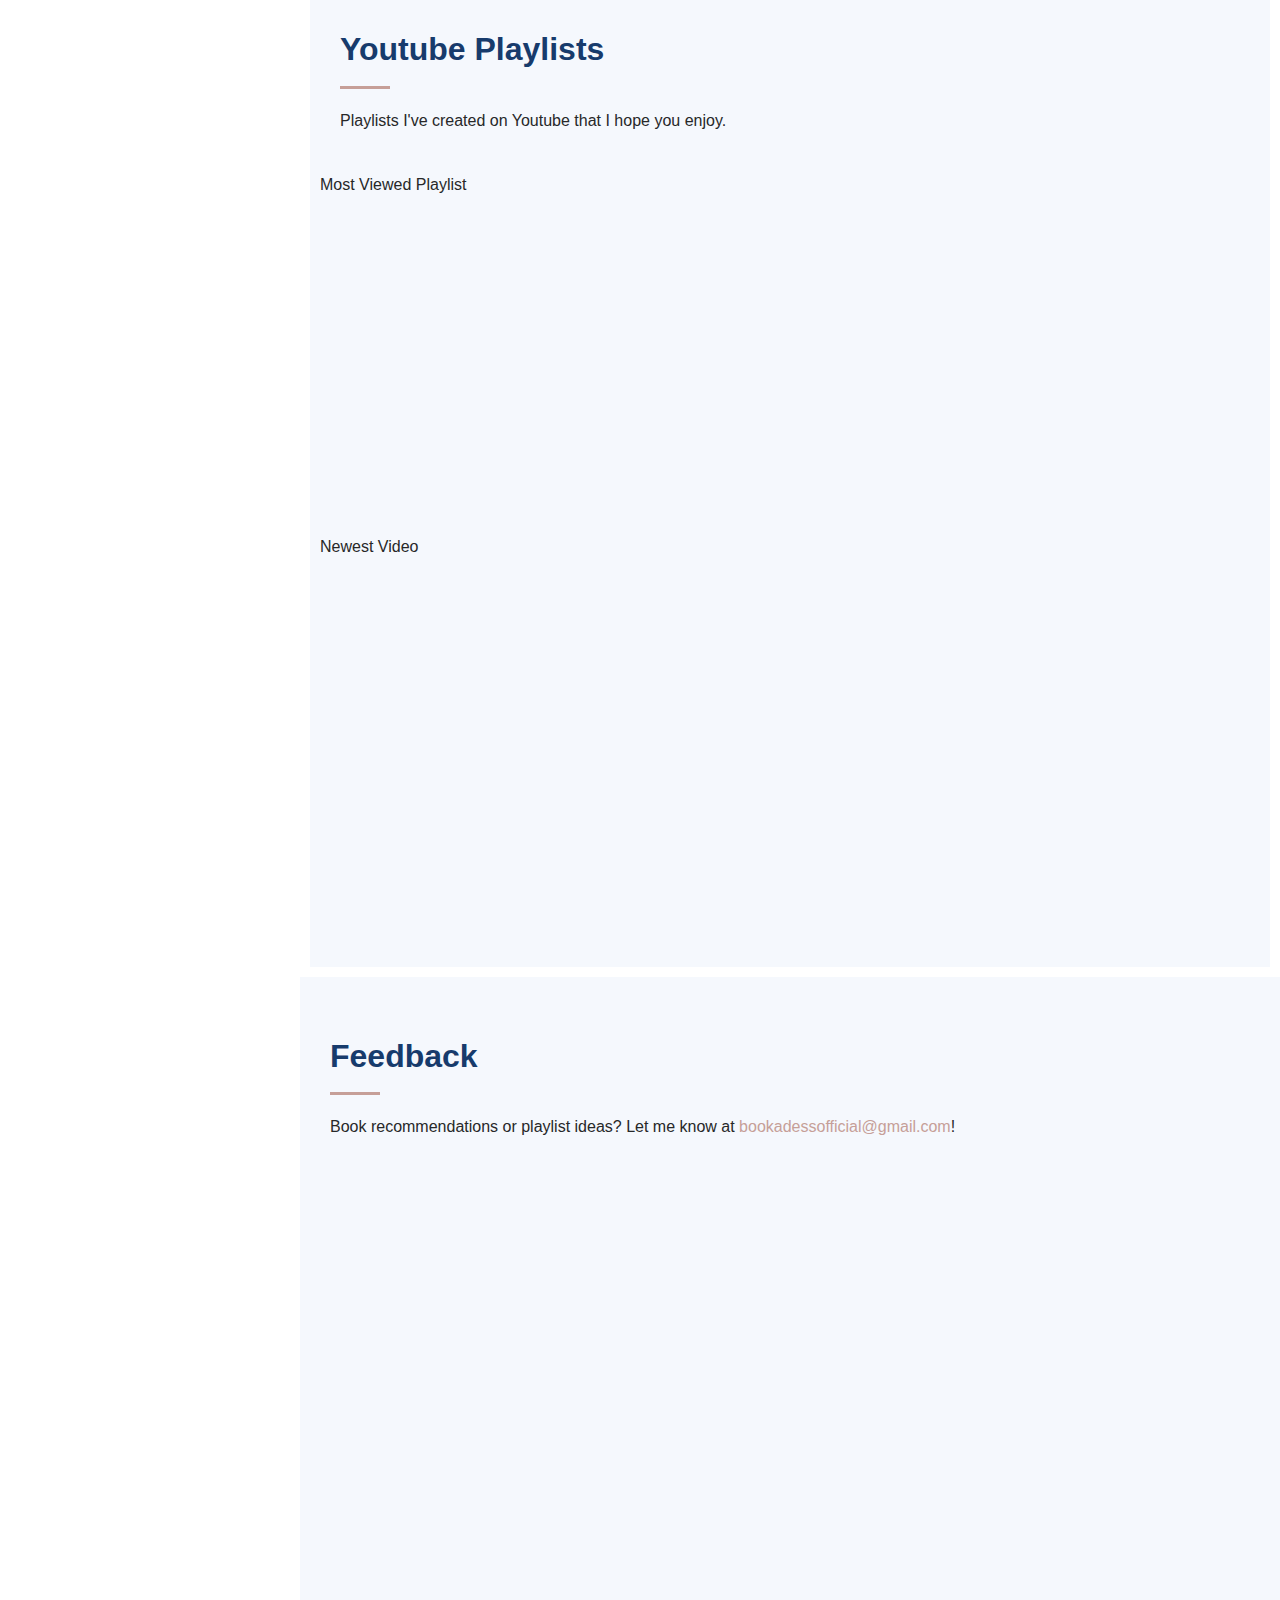
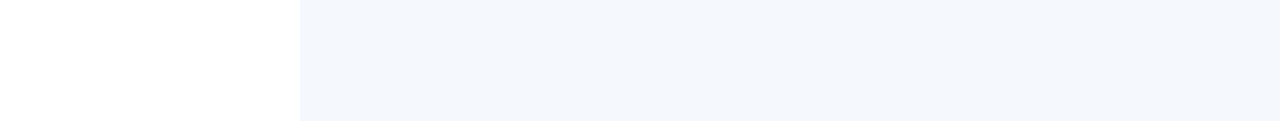
==== commit 871c093a: "testimonial fix/videos" ====
--- a/index.html
+++ b/index.html
@@ -65,16 +65,6 @@
 
   <main id="main">
 
-
-    <section id="book-preview" class="book section-bg">
-      <div class="container">
-        <div class="section-title">
-          <h2>Book Preview: Things We Hide From the Light</h2>
-          <p>One of the many books I love, and think you may love too.</p>
-        </div>
-      </div>
-    </section>
-
     <!-- ======= Skills Section 
     <section id="skills" class="skills section-bg">
       <div class="container">
@@ -281,6 +271,84 @@
       </div>
     </section><!-- End Portfolio Section -->
 
+
+    
+    <section id="book-preview" class="book section-bg">
+      <div class="container">
+        <div class="section-title">
+          <h2>Book Preview: Things We Hide From the Light</h2>
+          <p>One of the many books I love, and think you may love too.</p>
+          <section id="portfolio-details" class="portfolio-details">
+            <div class="container">
+      
+              <div class="row gy-4">
+      
+                <div class="col-lg-8">
+                  <div class="portfolio-details-slider swiper">
+                    <div class="swiper-wrapper align-items-center">
+      
+                      <div class="swipe-slide">
+                        <img src="assets/img/portfolio/hide-light.jpg" alt="">
+                      </div>
+      
+                    </div>
+                    <div class="swiper-pagination"></div>
+                  </div>
+                </div>
+      
+                <div class="col-lg-4">
+                  <div class="portfolio-info">
+                    <h3>Book information</h3>
+                    <ul>
+                      <li><strong>Category</strong>: Romance / Violence</li>
+                      <li><strong>Author</strong>: Lucy Score</li>
+                      <li><strong>Book Status</strong>: Completed</li>
+                      <li><strong>Amazon URL</strong>: <a href="https://www.amazon.com/Things-Hide-Light-Knockemout-Book-ebook/dp/B0BB64ZRMW/ref=sr_1_1?crid=3TWJHB0ZRJ95P&keywords=things+we+hide+from+the+light+book&qid=1706016526&sprefix=things+we+hide+from%2Caps%2C280&sr=8-1" target="_blank">www.wattpad.com</a></li>
+                    </ul>
+                  </div>
+                  <div class="portfolio-description">
+                    <h2>THINGS WE HIDE FROM THE LIGHT</h2>
+                    <p>
+                      Nash Morgan was always known as the good Morgan brother, with a smile and a wink for everyone. But now, this chief of police is recovering from being shot and his Southern charm has been overshadowed by panic attacks and nightmares. He feels like a broody shell of the man he once was. Nash isn’t about to let anyone in his life know he’s struggling. But his new next-door neighbor, smart and sexy Lina, sees his shadows. As a rule, she’s not a fan of physical contact unless she initiates it, but for some reason Nash’s touch is different. He feels it too. The physical connection between them is incendiary, grounding him and making her wonder if exploring it is worth the risk.
+
+                      Too bad Lina’s got secrets of her own, and if Nash finds out the real reason she’s in town, he’ll never forgive her. Besides, she doesn’t do relationships. Ever. A hot, short-term fling with a local cop? Absolutely. Sign her up. A relationship with a man who expects her to plant roots? No freaking way. Once she gets what she’s after, she has no intention of sticking around. But Knockemout has a way of getting under people’s skin. And once Nash decides to make Lina his, he’s not about to be dissuaded…even if it means facing the danger that nearly killed him.
+                      (Copied from Amazon)
+                    </p>
+                  </div>
+                </div>
+      
+              </div>
+      
+            </div>
+          </section><!-- End Portfolio Details Section -->
+        </div>
+      </div>
+    </section>
+
+    <!--Youtube Video Section-->
+
+    <section id="youtube-videos" class="videos section-bg">
+      <div class="container">
+        <div class="section-title">
+          <h2>Youtube Playlists</h2>
+          <p>Playlists I've created on Youtube that I hope you enjoy.</p>
+        </div>
+      </div>
+      <div class="videos">
+<p>Most Viewed Playlist</p>
+        <!--healing from u-->
+        <iframe width="560" height="315" src="https://www.youtube.com/embed/vr_HWPj8VZk?si=V-ez9hJooD4hTG3e" title="YouTube video player" 
+        frameborder="0" allow="accelerometer; autoplay; clipboard-write; encrypted-media; gyroscope; picture-in-picture; web-share"
+         allowfullscreen></iframe>
+<p>Newest Video</p>
+          <!--say yes to heaven-->
+          <iframe width="560" height="315" src="https://www.youtube.com/embed/TihocpOBPBo?si=GcexnK0KrSfG5FtE" title="YouTube video player" 
+          frameborder="0" allow="accelerometer; autoplay; clipboard-write; encrypted-media; gyroscope; picture-in-picture; web-share" allowfullscreen></iframe>
+
+
+      </div>
+    </section>
+
    
 
     <!-- ======= Testimonials Section ======= -->
@@ -288,8 +356,8 @@
       <div class="container">
 
         <div class="section-title">
-          <h2>Blog in Progress!</h2>
-          <p>Book recommendations or playlist ideas? Let me know at <a href="https://mail.google.com/mail/u/0/#inbox">bookadessofficial@gmail.com</a>! </p>
+          <h2>Feedback</h2>
+          <p>Book recommendations or playlist ideas? Let me know at <a href="https://mail.google.com/mail/u/0/#inbox" target="_blank">bookadessofficial@gmail.com</a>! </p>
         </div>
 
         <div class="testimonials-slider swiper" data-aos="fade-up" data-aos-delay="100">
@@ -299,12 +367,12 @@
               <div class="testimonial-item" data-aos="fade-up">
                 <p>
                   <i class="bx bxs-quote-alt-left quote-icon-left"></i>
-                  Proin iaculis purus consequat sem cure digni ssim donec porttitora entum suscipit rhoncus. Accusantium quam, ultricies eget id, aliquam eget nibh et. Maecen aliquam, risus at semper.
+                  I went through an abusive relationship during 2021-2022. Trauma and anxiety has been tough, and healing has been difficult. This is helping, thank you💖
                   <i class="bx bxs-quote-alt-right quote-icon-right"></i>
                 </p>
                 <img src="assets/img/testimonials/testimonials-1.jpg" class="testimonial-img" alt="">
-                <h3>Saul Goodman</h3>
-                <h4>Ceo &amp; Founder</h4>
+                <h3>@agneslindskold9202</h3>
+                <h4>Listener</h4>
               </div>
             </div><!-- End testimonial item -->
 
@@ -312,12 +380,14 @@
               <div class="testimonial-item" data-aos="fade-up" data-aos-delay="100">
                 <p>
                   <i class="bx bxs-quote-alt-left quote-icon-left"></i>
-                  Export tempor illum tamen malis malis eram quae irure esse labore quem cillum quid cillum eram malis quorum velit fore eram velit sunt aliqua noster fugiat irure amet legam anim culpa.
+                  Hello! I recently cut my abusive and toxic family off on the 23rd to protect my peace and stand up for myself. It is a
+                   new journey of isolation and self reflection, but God has my back and I will always trust in Him. Have a merry 
+                   Christmas and thank you 💗🙏🏾
                   <i class="bx bxs-quote-alt-right quote-icon-right"></i>
                 </p>
                 <img src="assets/img/testimonials/testimonials-2.jpg" class="testimonial-img" alt="">
-                <h3>Sara Wilsson</h3>
-                <h4>Designer</h4>
+                <h3>@afrofaeries</h3>
+                <h4>Listener</h4>
               </div>
             </div><!-- End testimonial item -->
 
@@ -325,12 +395,12 @@
               <div class="testimonial-item" data-aos="fade-up" data-aos-delay="200">
                 <p>
                   <i class="bx bxs-quote-alt-left quote-icon-left"></i>
-                  Enim nisi quem export duis labore cillum quae magna enim sint quorum nulla quem veniam duis minim tempor labore quem eram duis noster aute amet eram fore quis sint minim.
+                  I’m recovering from my toxic father and this playlist helps me soo much thank you✨
                   <i class="bx bxs-quote-alt-right quote-icon-right"></i>
                 </p>
                 <img src="assets/img/testimonials/testimonials-3.jpg" class="testimonial-img" alt="">
-                <h3>Jena Karlis</h3>
-                <h4>Store Owner</h4>
+                <h3>@barbaremanchkhashvili861</h3>
+                <h4>Listener</h4>
               </div>
             </div><!-- End testimonial item -->
 
@@ -338,12 +408,13 @@
               <div class="testimonial-item" data-aos="fade-up" data-aos-delay="300">
                 <p>
                   <i class="bx bxs-quote-alt-left quote-icon-left"></i>
-                  Fugiat enim eram quae cillum dolore dolor amet nulla culpa multos export minim fugiat minim velit minim dolor enim duis veniam ipsum anim magna sunt elit fore quem dolore labore illum veniam.
+                  these songs are so beautiful, and the video presentation is too. I love the entire aesthetic of this vid. i adore
+                   that these are songs that you can absolutely sob to, but they're so comforting in this setting. Lots of love💖
                   <i class="bx bxs-quote-alt-right quote-icon-right"></i>
                 </p>
                 <img src="assets/img/testimonials/testimonials-4.jpg" class="testimonial-img" alt="">
-                <h3>Matt Brandon</h3>
-                <h4>Freelancer</h4>
+                <h3>@boyfaced</h3>
+                <h4>Listener</h4>
               </div>
             </div><!-- End testimonial item -->
 
@@ -351,12 +422,13 @@
               <div class="testimonial-item" data-aos="fade-up" data-aos-delay="400">
                 <p>
                   <i class="bx bxs-quote-alt-left quote-icon-left"></i>
-                  Quis quorum aliqua sint quem legam fore sunt eram irure aliqua veniam tempor noster veniam enim culpa labore duis sunt culpa nulla illum cillum fugiat legam esse veniam culpa fore nisi cillum quid.
+                  Thank you it relaxes me makes the voices a little quieter enough to not have a rush of anxiety every second makes
+                   me forget how messed up my house is and how toxic abusive and manipulative my past has been. Thank you so much
                   <i class="bx bxs-quote-alt-right quote-icon-right"></i>
                 </p>
                 <img src="assets/img/testimonials/testimonials-5.jpg" class="testimonial-img" alt="">
-                <h3>John Larson</h3>
-                <h4>Entrepreneur</h4>
+                <h3>@jaylinn3406</h3>
+                <h4>Listener</h4>
               </div>
             </div><!-- End testimonial item -->
 
--- a/assets/css/style.css
+++ b/assets/css/style.css
@@ -1,3 +1,7 @@
+
+.videos {
+  margin: 10px;
+}
 
 
 /*--------------------------------------------------------------
@@ -749,7 +753,6 @@
 .testimonials .testimonials-carousel,
 .testimonials .testimonials-slider {
   overflow: hidden;
-  display: none;
 }
 
 .testimonials .testimonial-item {
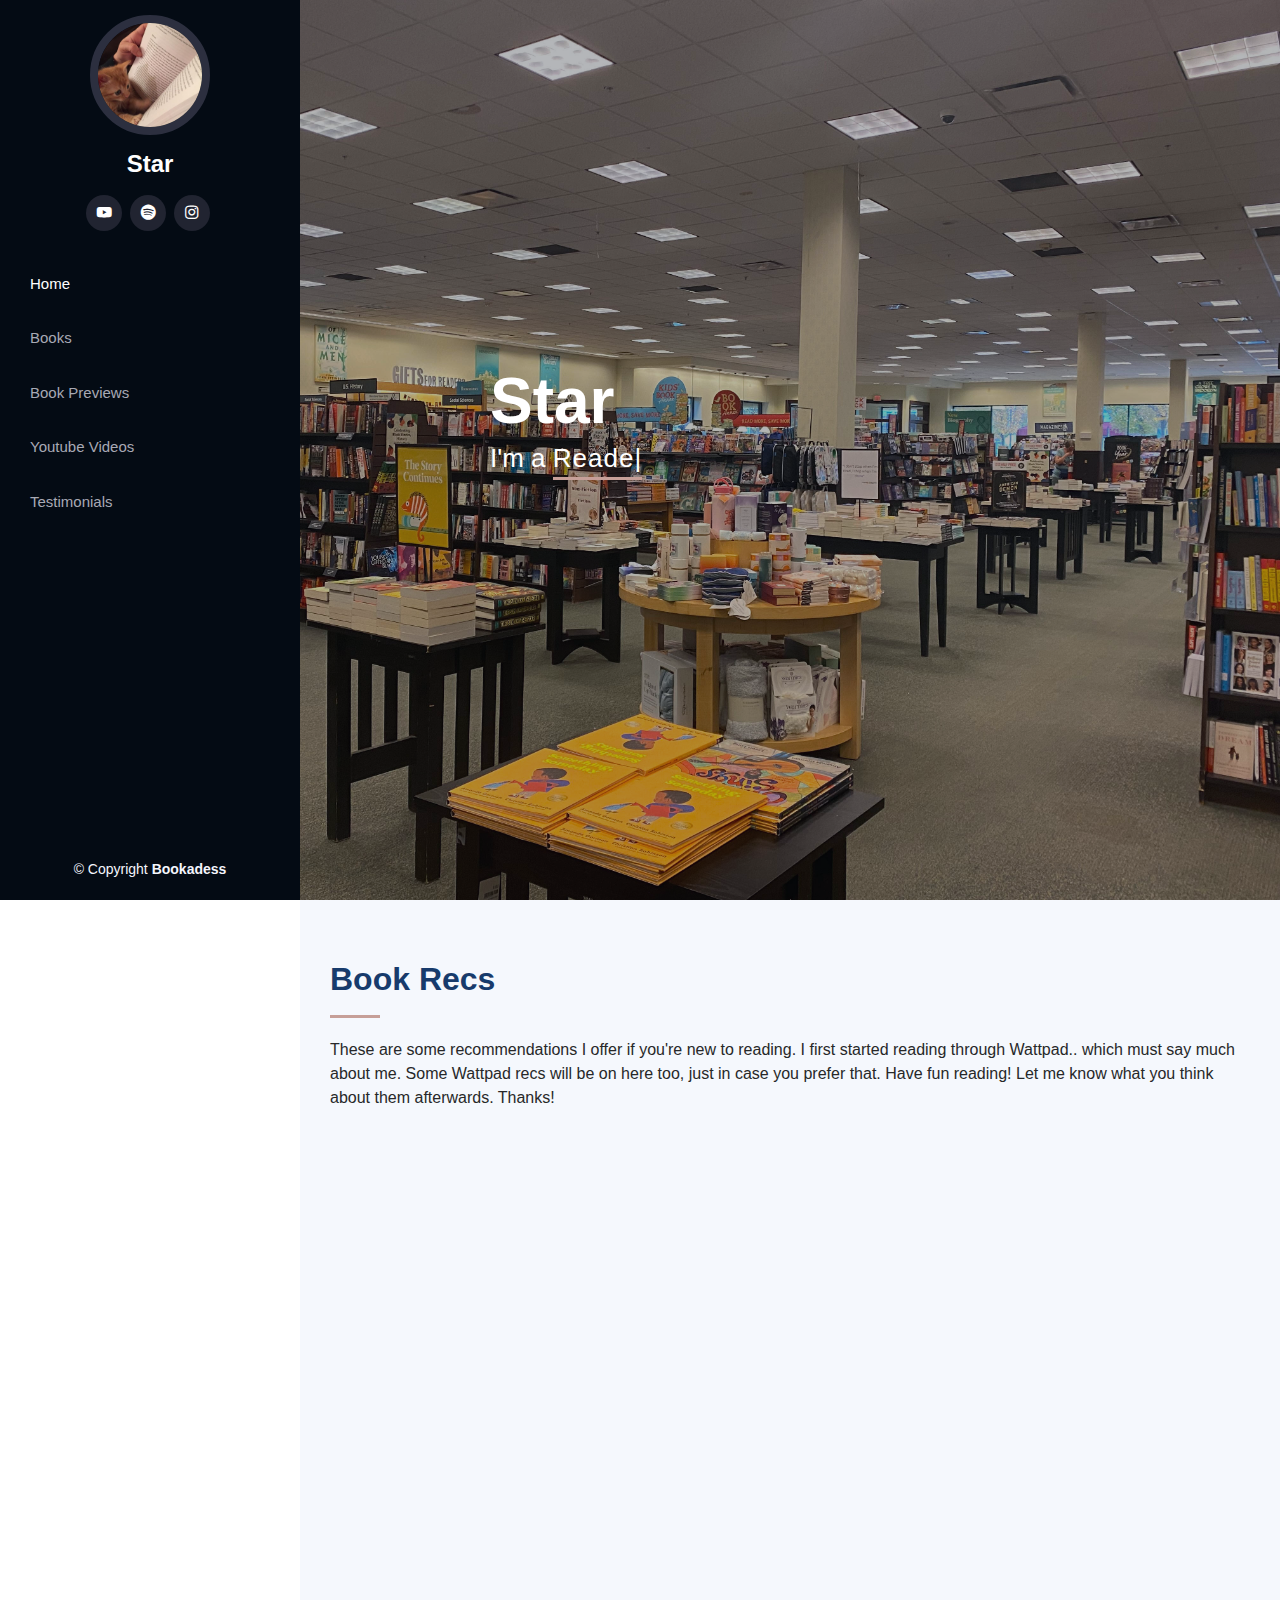
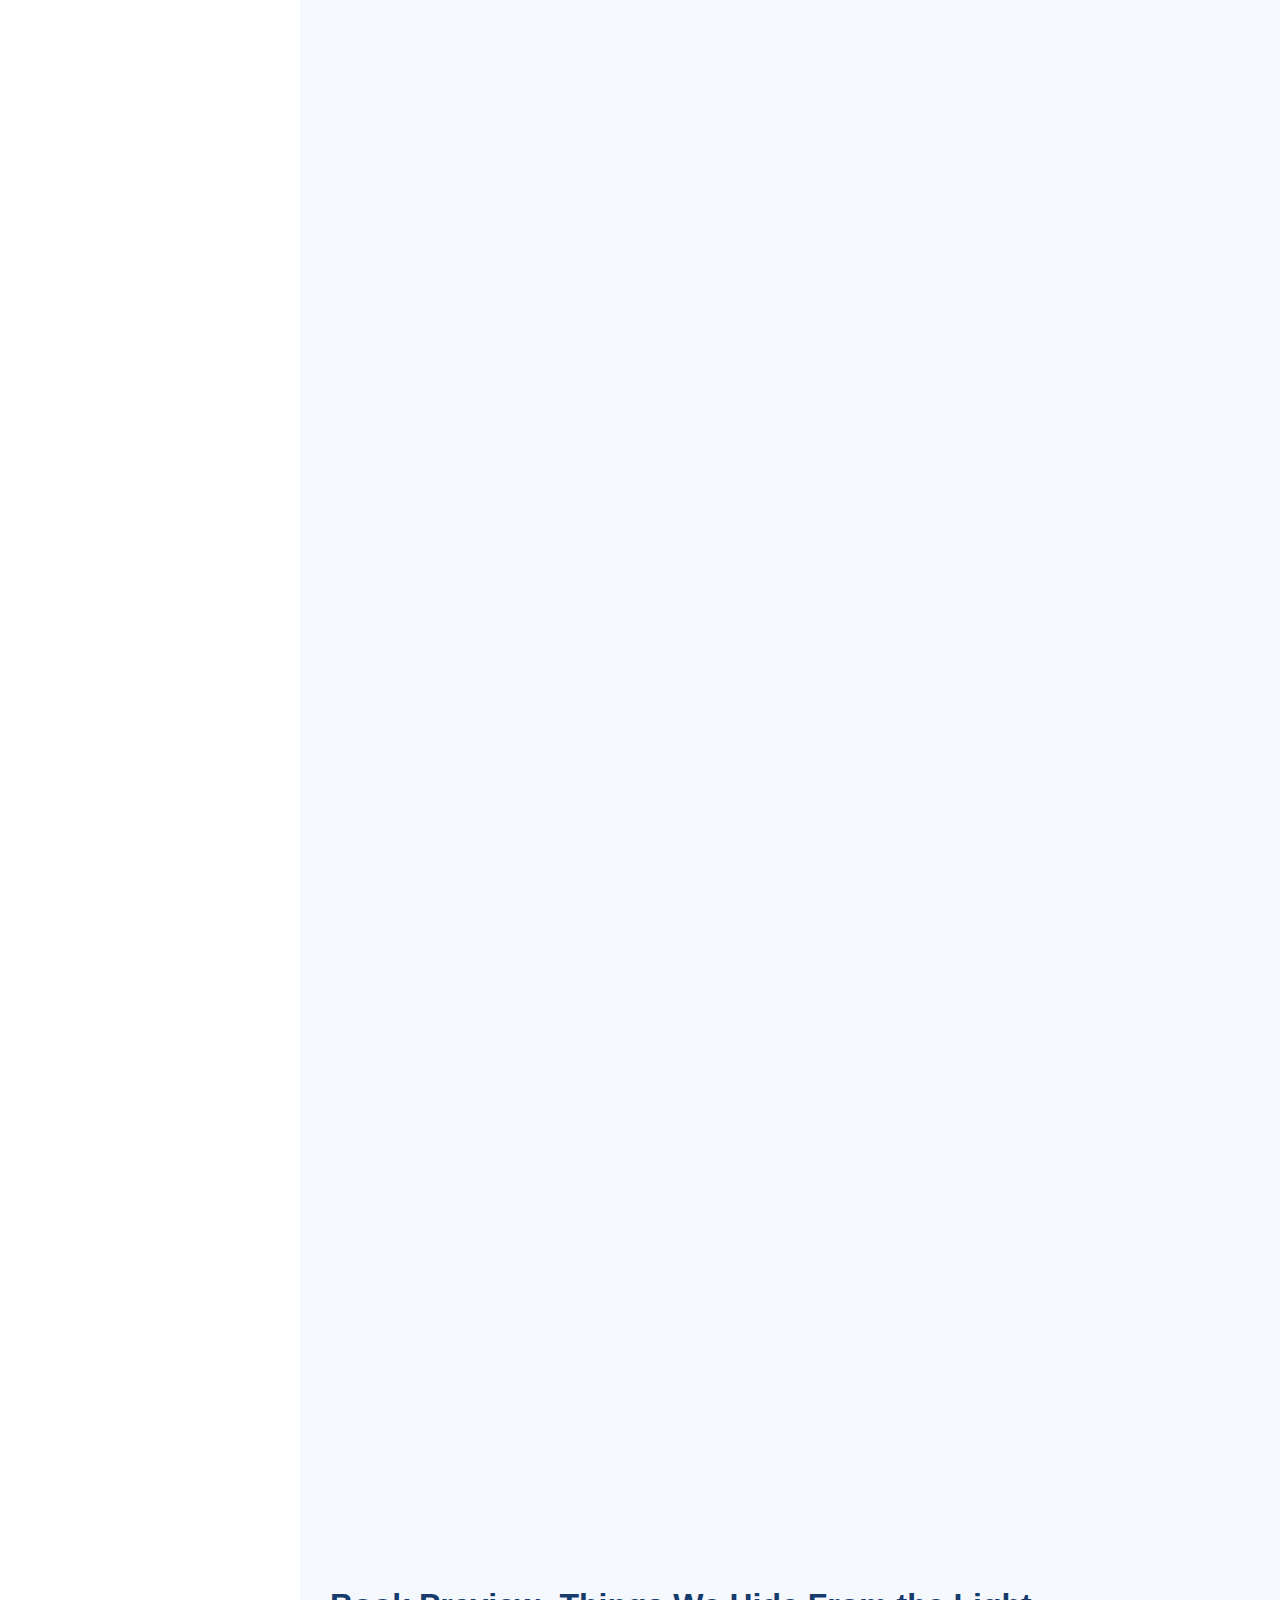
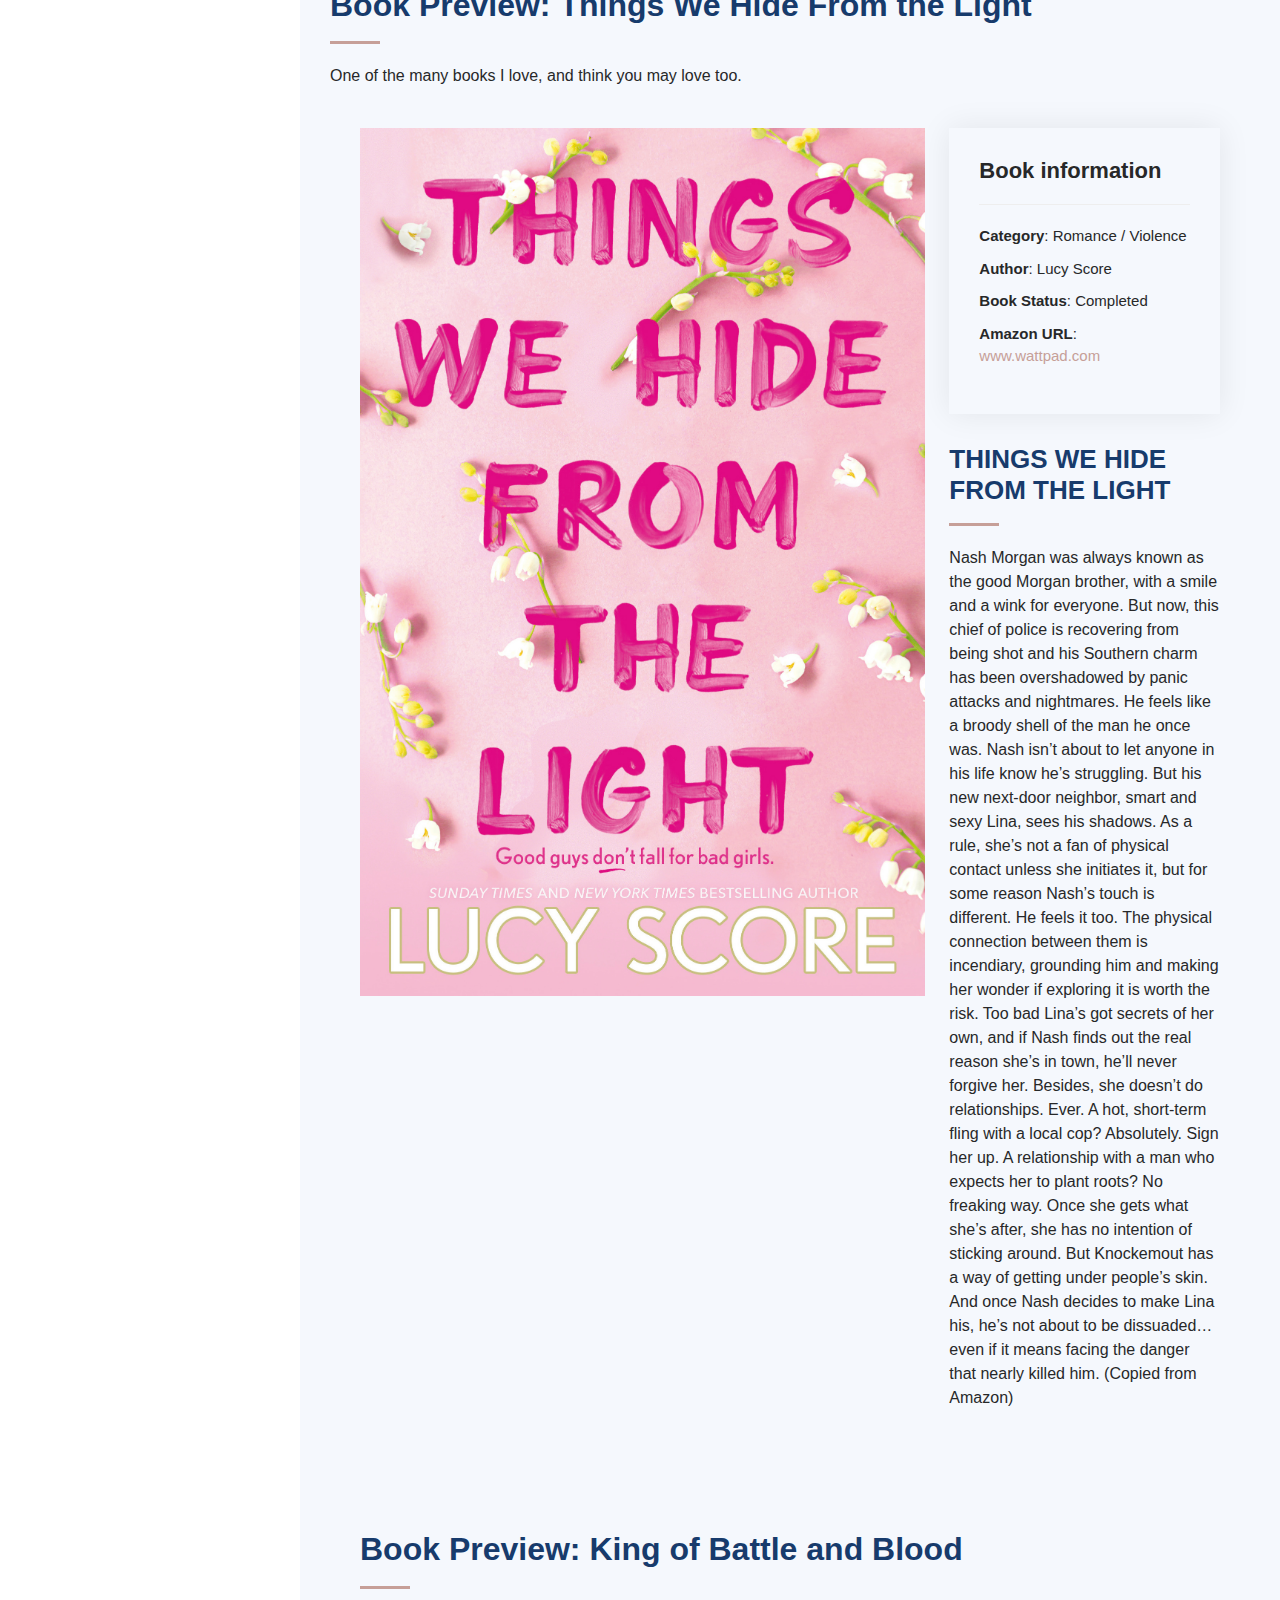
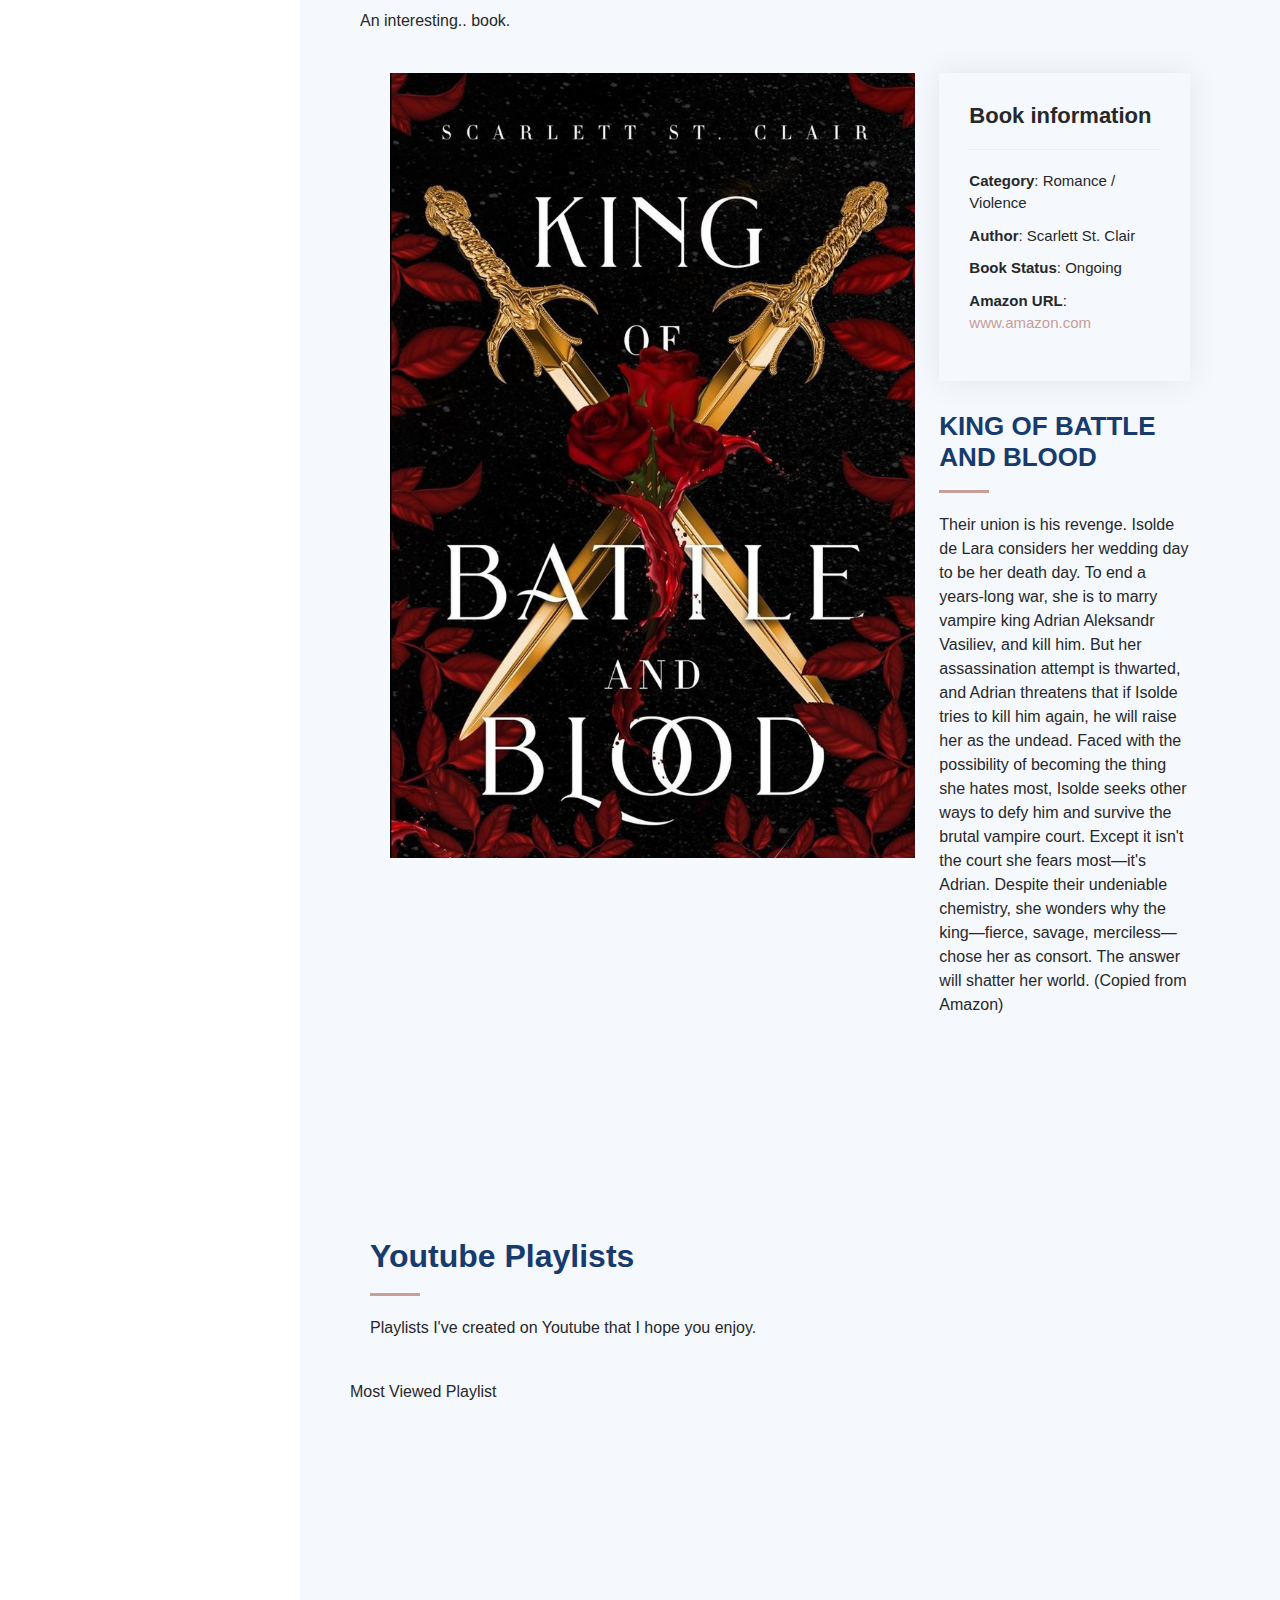
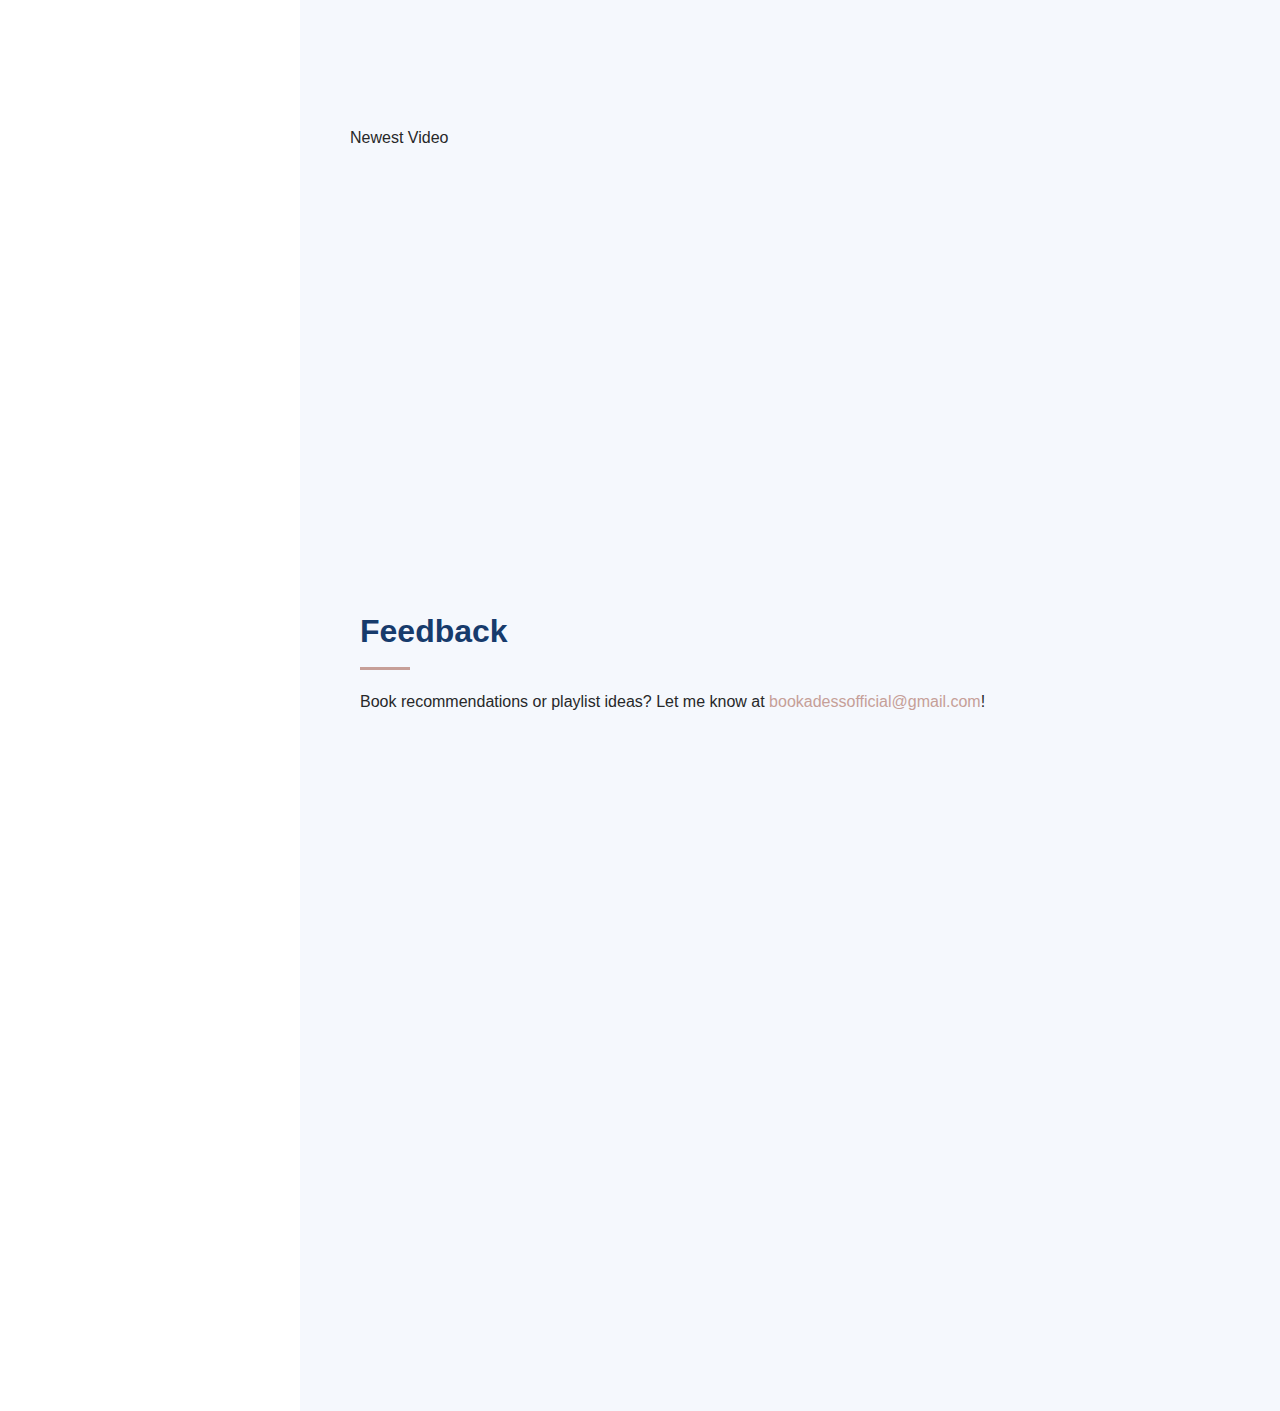
==== commit 6ad7a682: "navbar fix and kobab" ====
--- a/index.html
+++ b/index.html
@@ -48,8 +48,11 @@
 
       <nav id="navbar" class="nav-menu navbar">
         <ul>
-          <li><a href="#hero" class="nav-link scrollto active"><i class="bx bx-home"></i> <span>Home</span></a></li>
-          <li><a href="#portfolio" class="nav-link scrollto"><i class="bx bx-book-content"></i> <span>Books</span></a></li>
+          <li><a href="#hero" class="nav-link scrollto active"><span>Home</span></a></li>
+          <li><a href="#portfolio" class="nav-link scrollto"><span>Books</span></a></li>
+          <li><a href="#portfolio-details" class="nav-link scrollto">Book Previews</a></li>
+          <li><a href="#youtube-videos" class="nav-link scrollto">Youtube Videos</a></li>
+          <li><a href="#testimonials" class="nav-link scrollto">Testimonials</a></li>
         </ul>
       </nav><!-- .nav-menu -->
     </div>
@@ -321,6 +324,64 @@
       
             </div>
           </section><!-- End Portfolio Details Section -->
+
+            
+    <section id="book-preview" class="book section-bg">
+      <div class="container">
+        <div class="section-title">
+          <h2>Book Preview: King of Battle and Blood</h2>
+          <p>An interesting.. book.</p>
+          <section id="portfolio-details" class="portfolio-details">
+            <div class="container">
+      
+              <div class="row gy-4">
+      
+                <div class="col-lg-8">
+                  <div class="portfolio-details-slider swiper">
+                    <div class="swiper-wrapper align-items-center">
+      
+                      <div class="swipe-slide">
+                        <img src="assets/img/portfolio/battle.jpg" alt="">
+                      </div>
+      
+                    </div>
+                    <div class="swiper-pagination"></div>
+                  </div>
+                </div>
+      
+                <div class="col-lg-4">
+                  <div class="portfolio-info">
+                    <h3>Book information</h3>
+                    <ul>
+                      <li><strong>Category</strong>: Romance / Violence</li>
+                      <li><strong>Author</strong>: Scarlett St. Clair</li>
+                      <li><strong>Book Status</strong>: Ongoing</li>
+                      <li><strong>Amazon URL</strong>: <a href="https://www.amazon.com/King-Battle-Blood-Adrian-Isolde-ebook/dp/B09B1NMGLQ/ref=sr_1_1?adgrpid=1337007316333094&hvadid=83563119973978&hvbmt=be&hvdev=c&hvlocphy=51858&hvnetw=o&hvqmt=e&hvtargid=kwd-83563739850397%3Aloc-190&hydadcr=22161_10503463&keywords=a+king+of+battle+and+blood&qid=1706065404&sr=8-1" target="_blank">www.amazon.com</a></li>
+                    </ul>
+                  </div>
+                  <div class="portfolio-description">
+                    <h2>KING OF BATTLE AND BLOOD</h2>
+                    <p>
+                      Their union is his revenge.
+
+                      Isolde de Lara considers her wedding day to be her death day. To end a years-long war, she is to marry vampire king Adrian Aleksandr Vasiliev, and kill him.
+                      
+                      But her assassination attempt is thwarted, and Adrian threatens that if Isolde tries to kill him again, he will raise her as the undead. Faced with the possibility of becoming the thing she hates most, Isolde seeks other ways to defy him and survive the brutal vampire court.
+                      
+                      Except it isn't the court she fears most—it's Adrian. Despite their undeniable chemistry, she wonders why the king—fierce, savage, merciless—chose her as consort.
+                      
+                      The answer will shatter her world.
+
+                      (Copied from Amazon)
+                    </p>
+                  </div>
+                </div>
+      
+              </div>
+      
+            </div>
+          </section><!-- End Portfolio Details Section -->
+          
         </div>
       </div>
     </section>
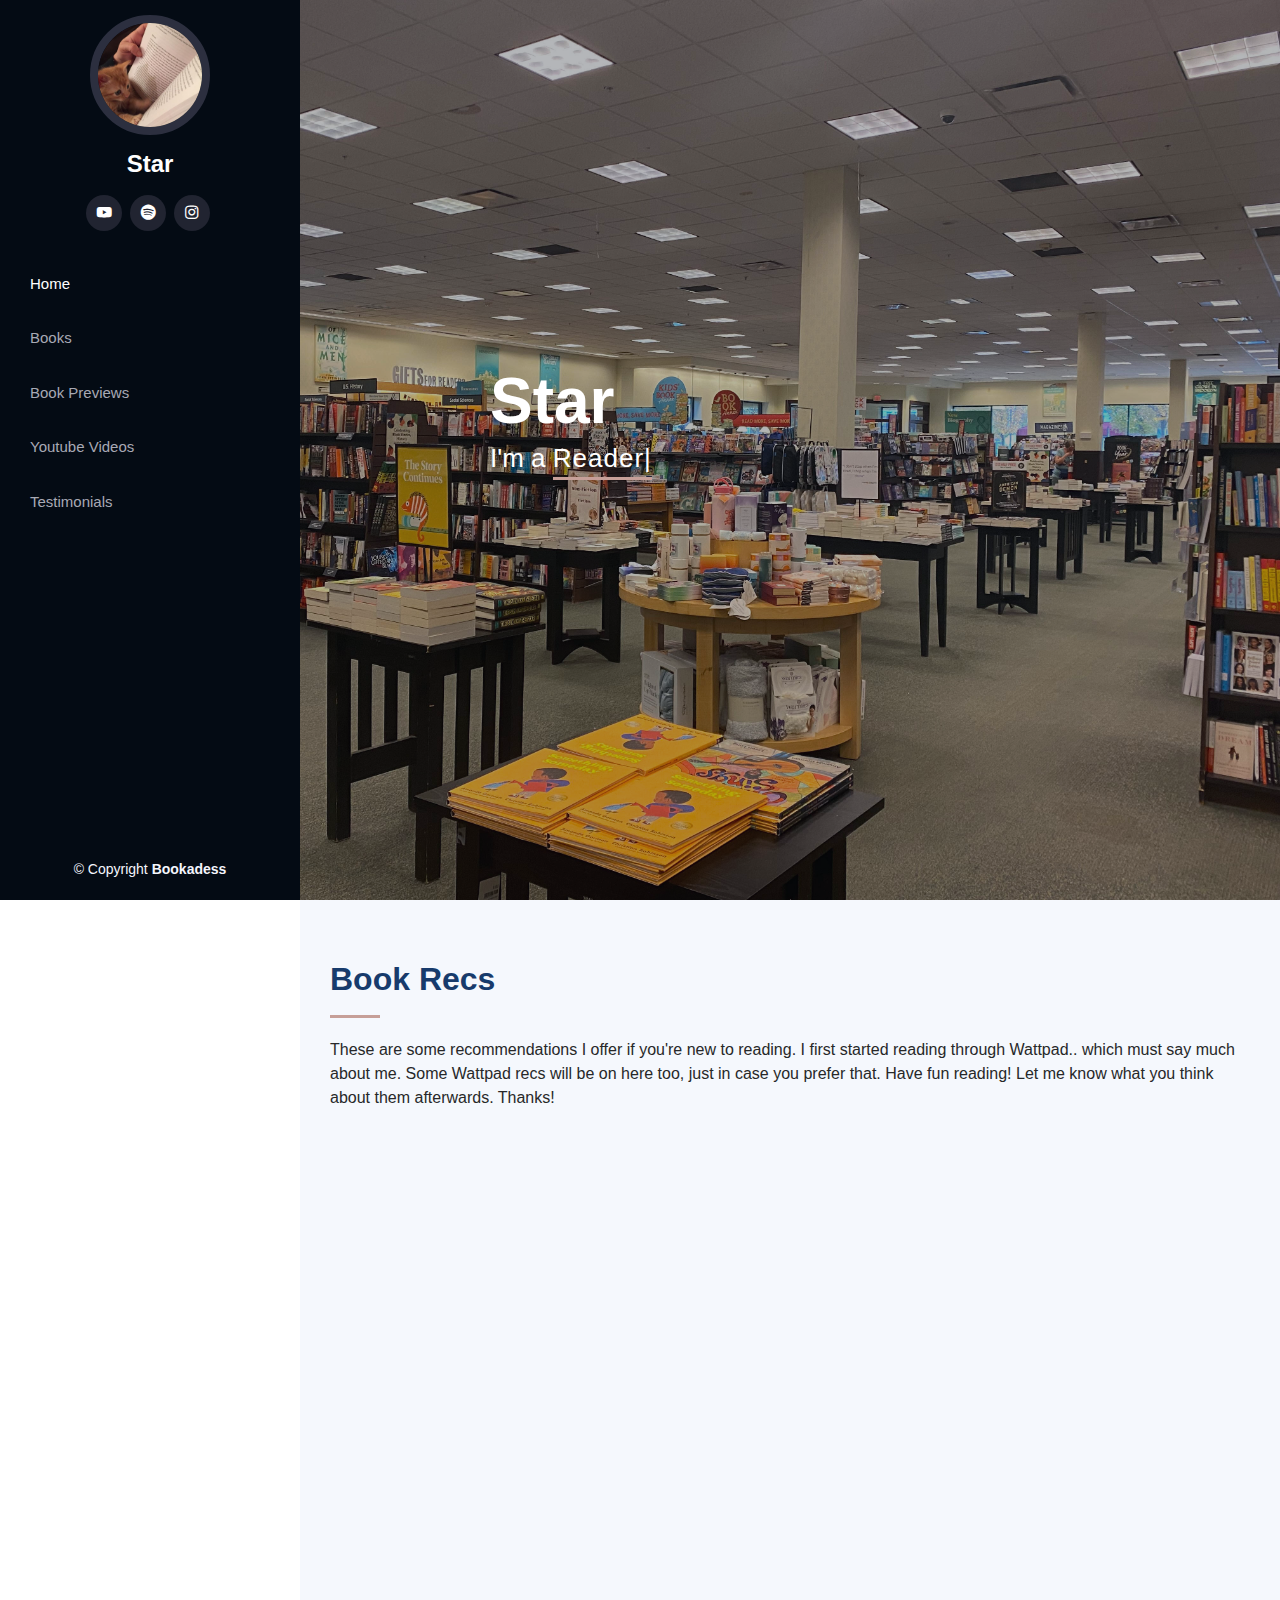
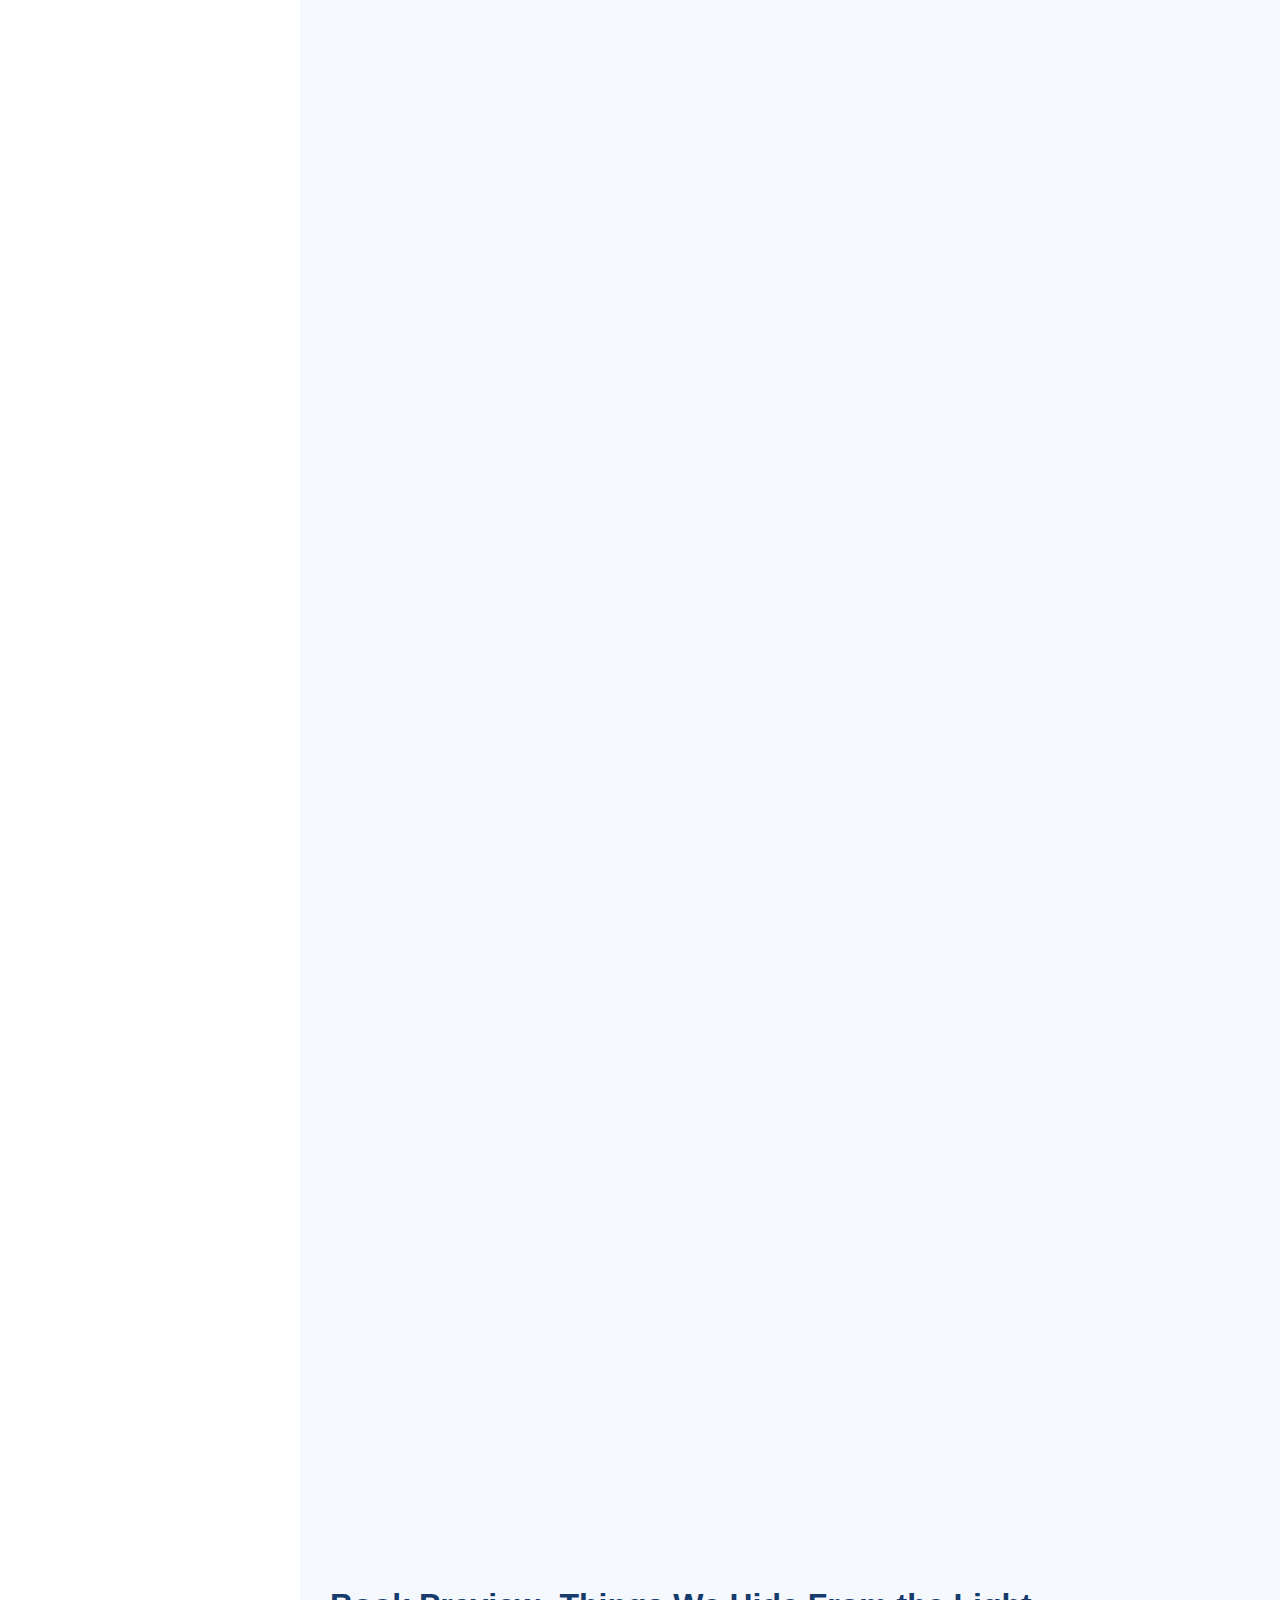
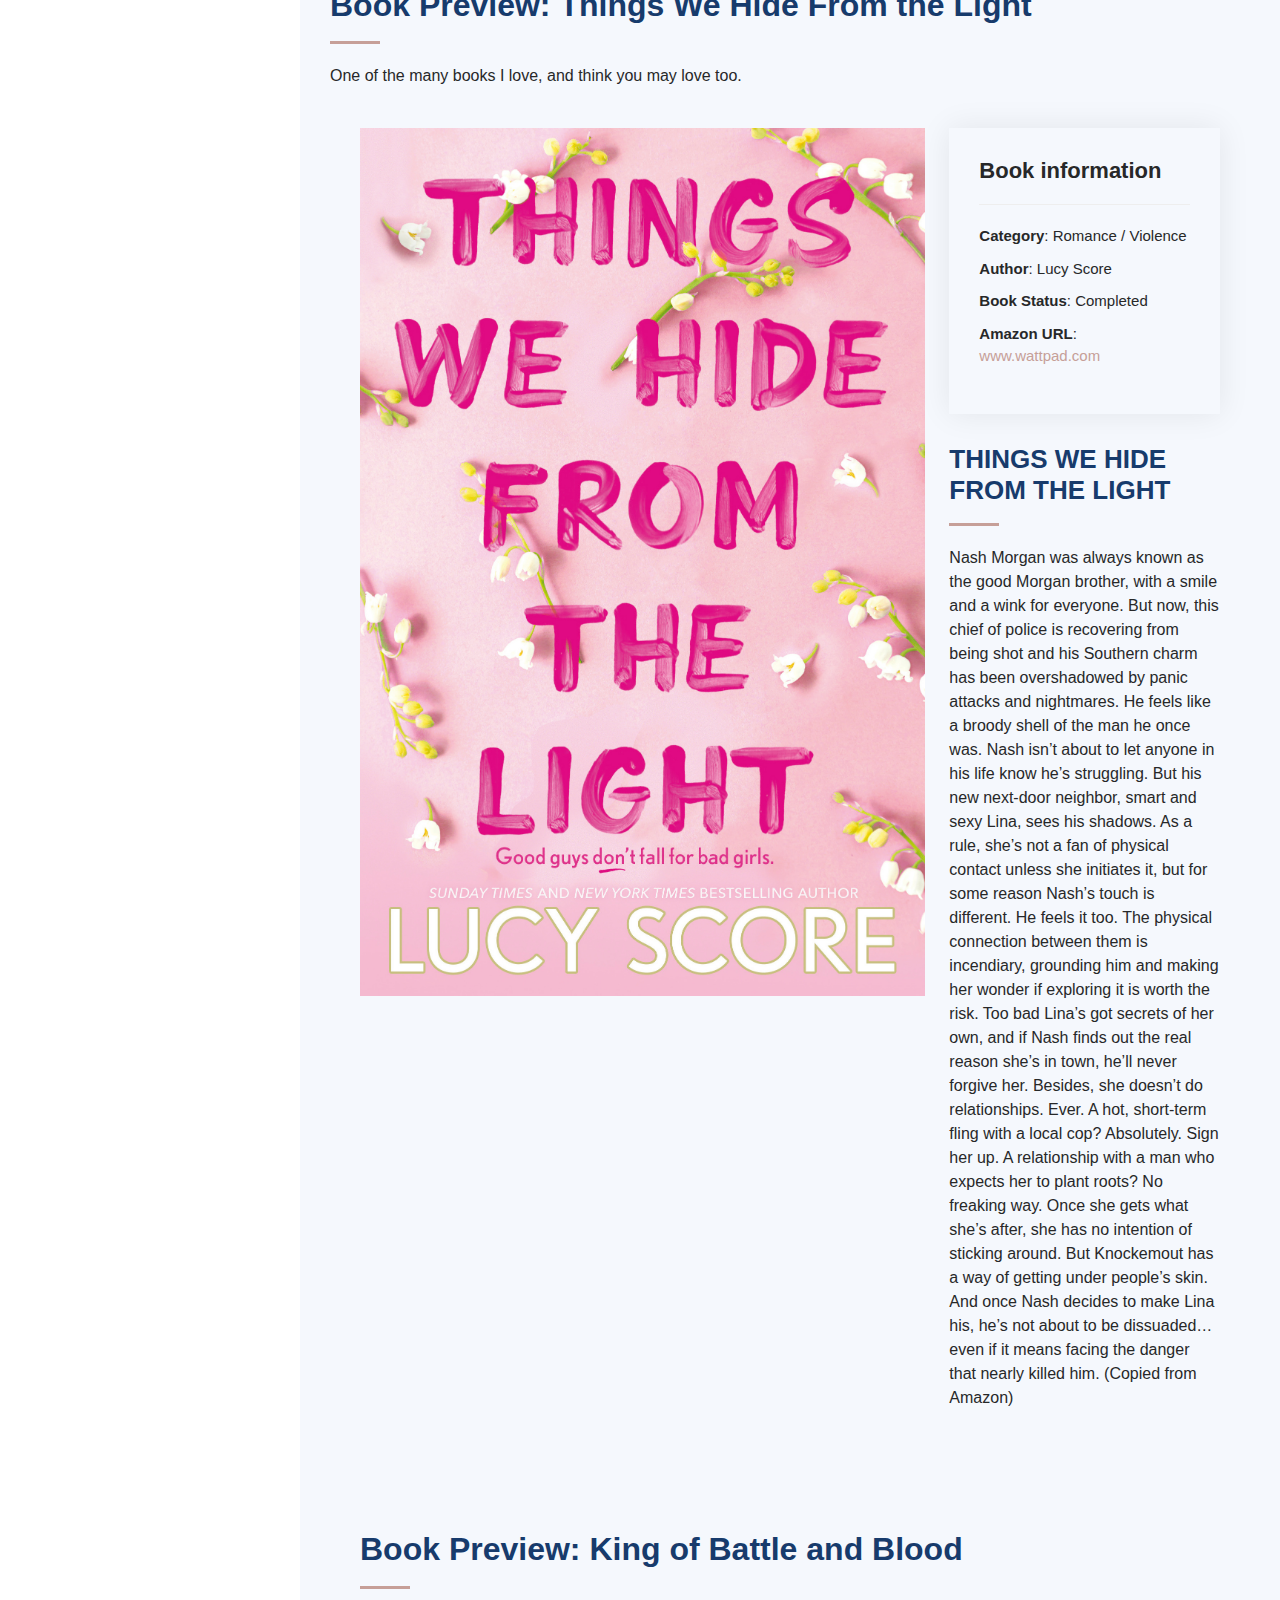
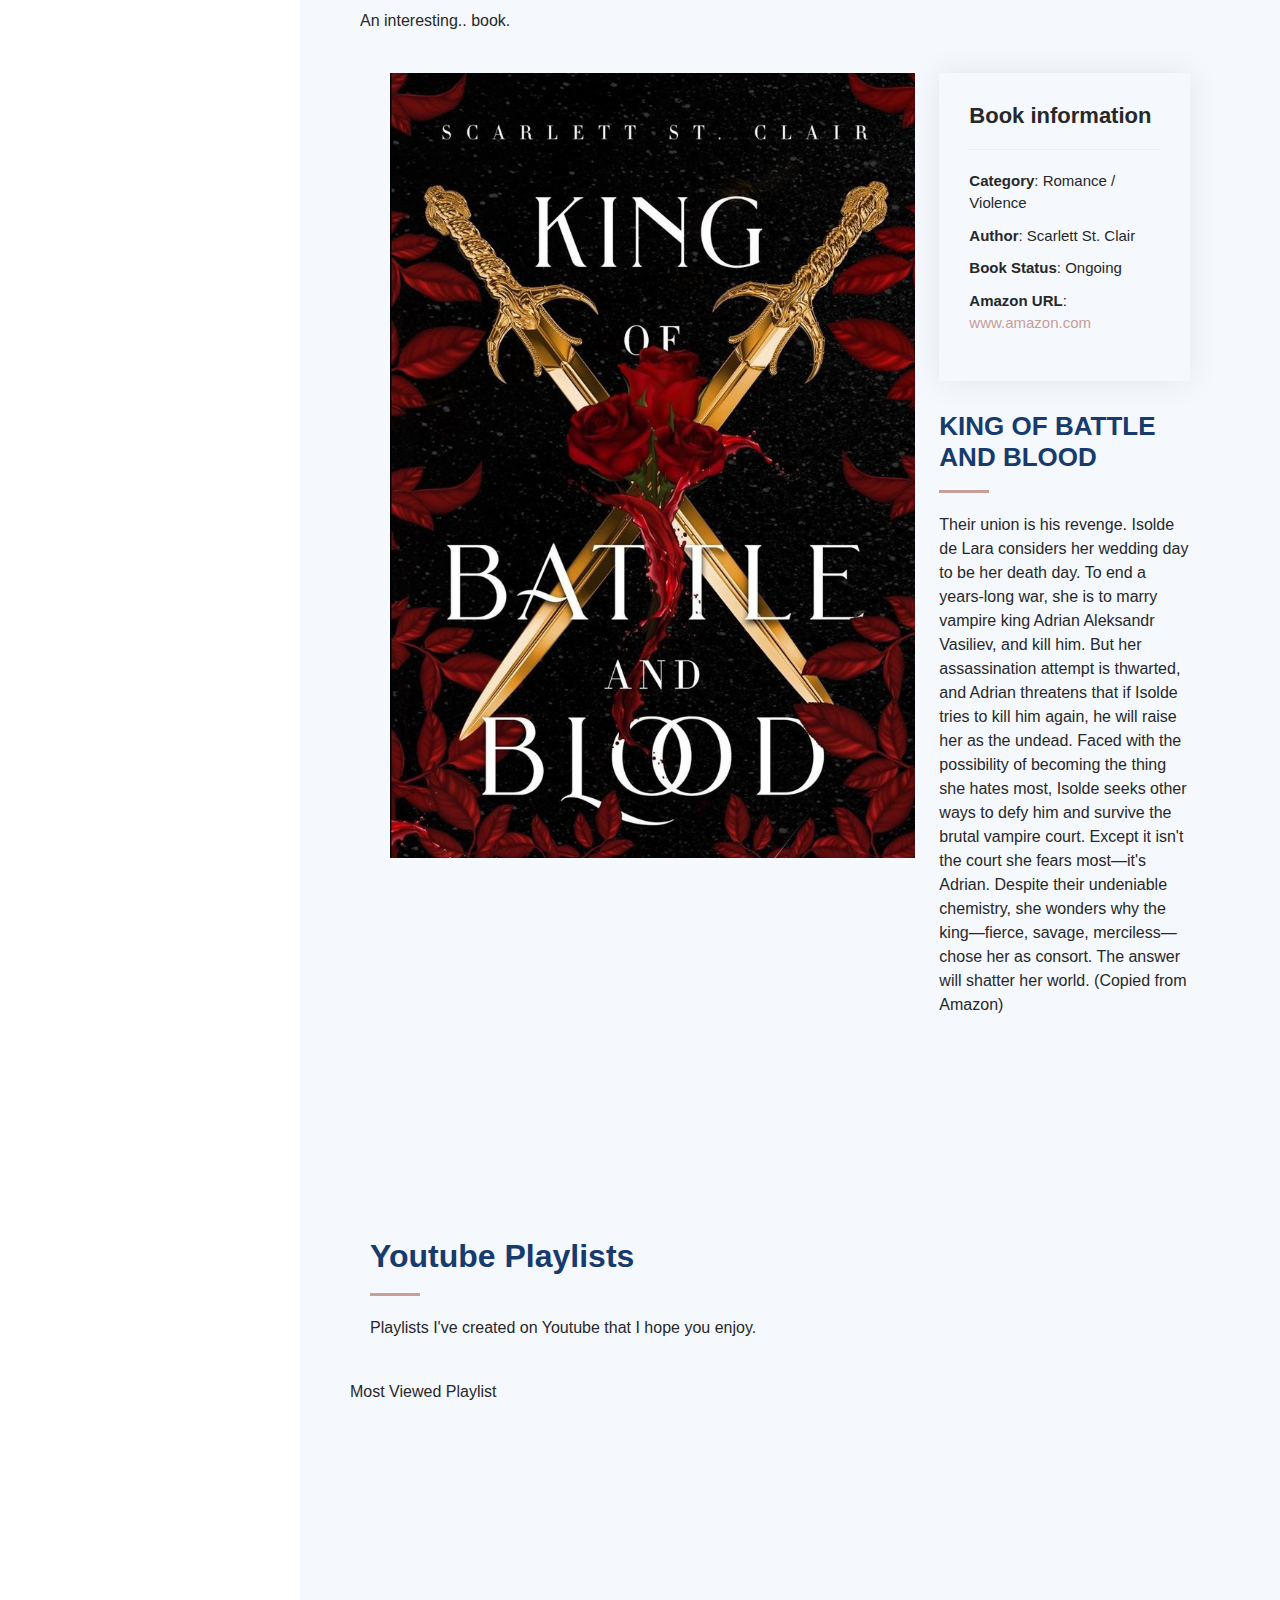
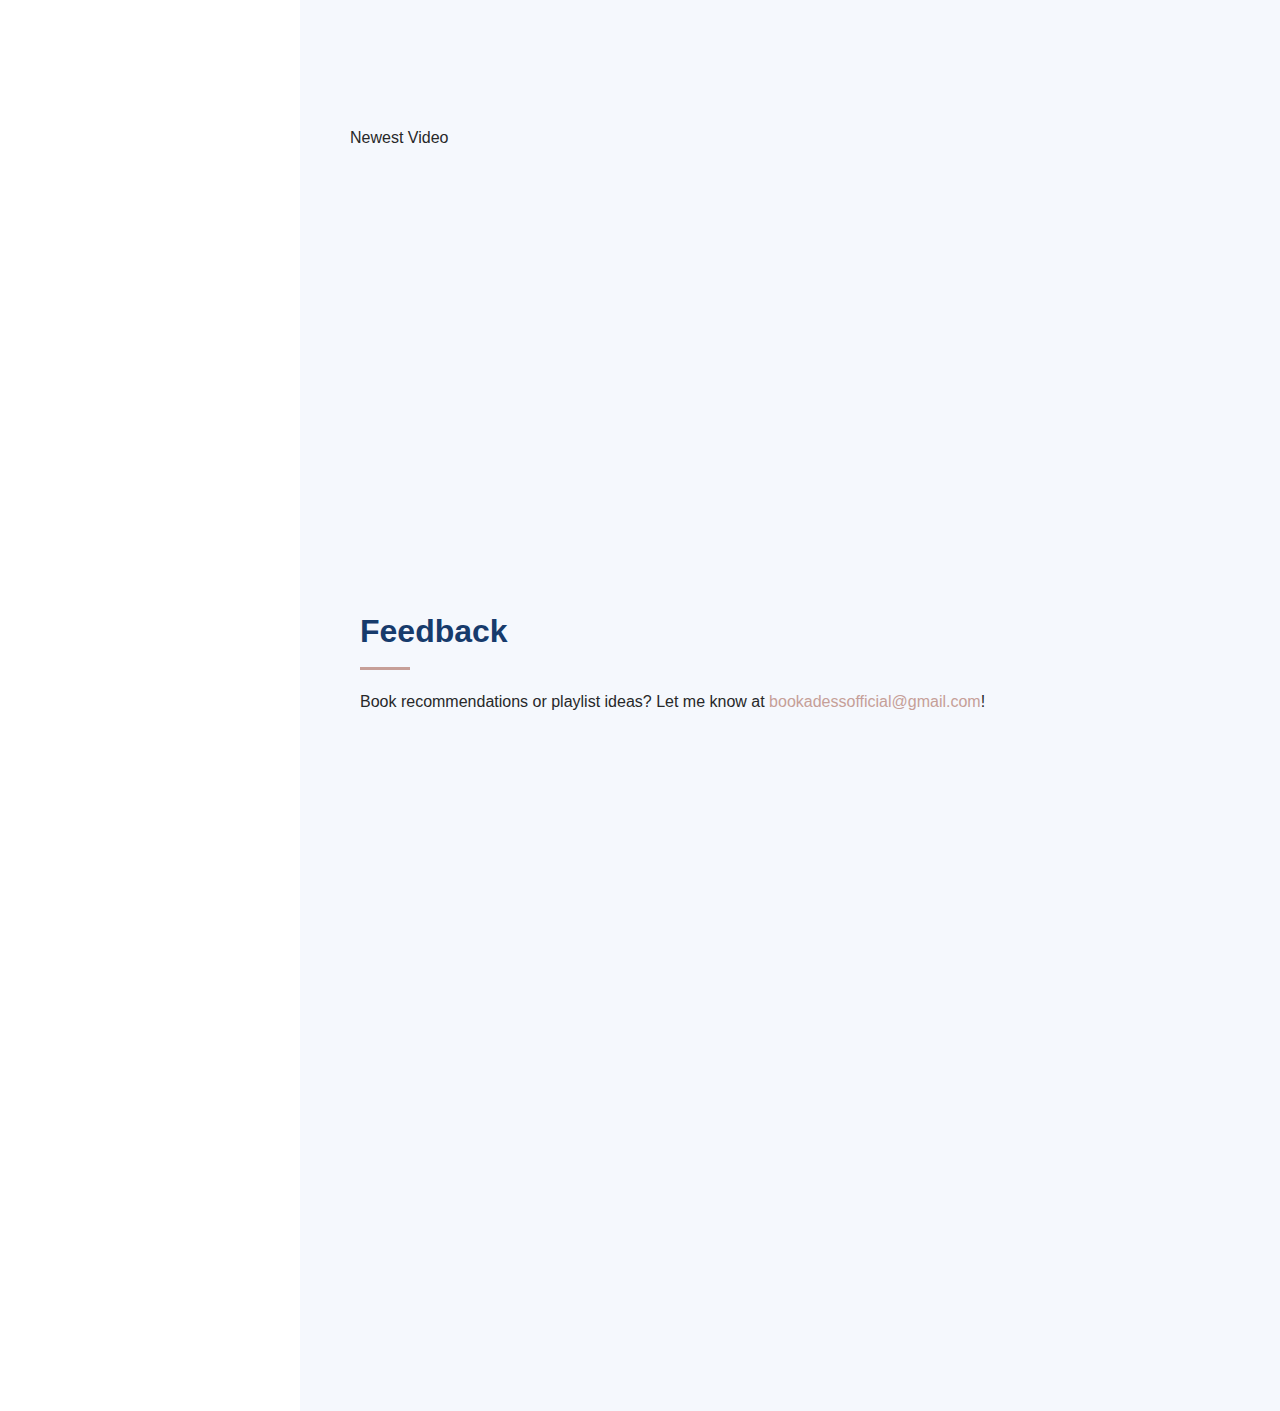
==== commit 6b3a51bb: "Update index.html" ====
--- a/index.html
+++ b/index.html
@@ -4,7 +4,9 @@
 <head>
   <meta charset="utf-8">
   <meta content="width=device-width, initial-scale=1.0" name="viewport">
-  <meta name="google-site-verification" content="67JU81rGHipimf-djodeZlOUXn3Rfl6xYUR8kYVuOyI" />
+  <meta name="google-site-verification" content="67JU81rGHipimf-djodeZlOUXn3Rfl6xYUR8kYVuOyI"/>
+  <meta name="description" content="Playlists, Book Recs, and More!">
+  
   <title>Bookadess</title>
 
   <!-- Favicons -->
